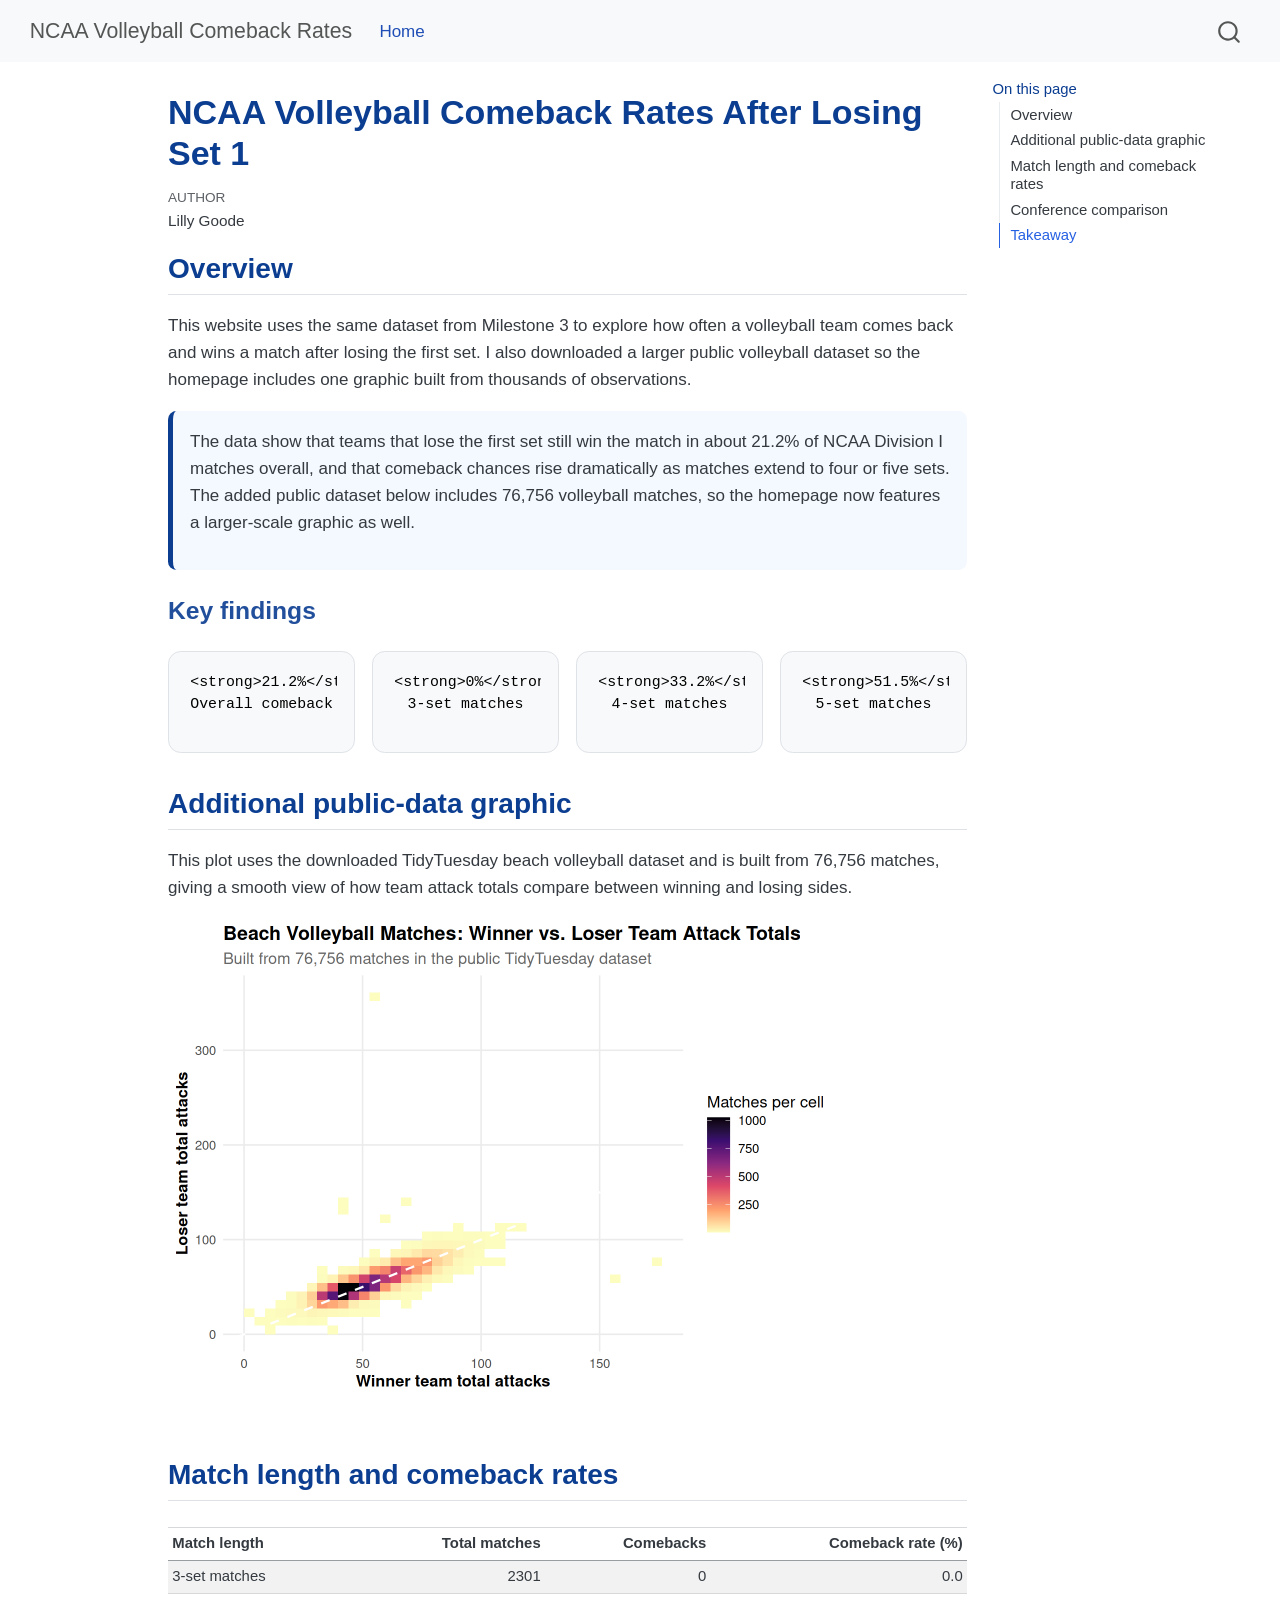
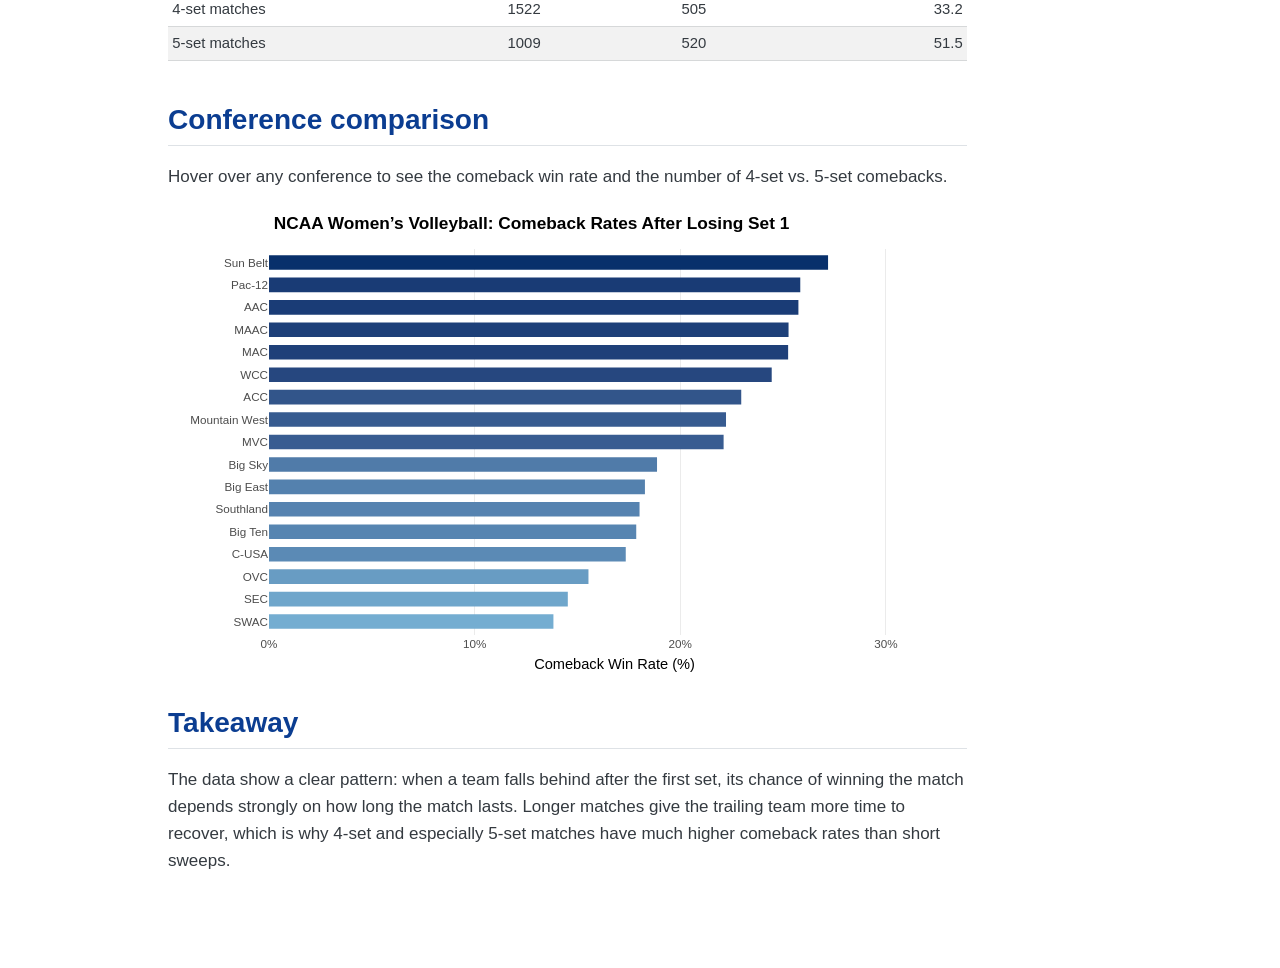
==== index.html @ cd8d4a80 "Publish website to gh-pages" ====
<!DOCTYPE html>
<html xmlns="http://www.w3.org/1999/xhtml" lang="en" xml:lang="en"><head>

<meta charset="utf-8">
<meta name="generator" content="quarto-1.10.18">

<meta name="viewport" content="width=device-width, initial-scale=1.0, user-scalable=yes">

<meta name="author" content="Lilly Goode">

<title>NCAA Volleyball Comeback Rates After Losing Set 1 – NCAA Volleyball Comeback Rates</title>
<style>
/* Default styles provided by pandoc.
** See https://pandoc.org/MANUAL.html#variables-for-html for config info.
*/
span.smallcaps{font-variant: small-caps;}
div.columns{display: flex; gap: 1.5em;}
div.column{flex: auto;}
@media screen {
div.columns{gap: min(4vw, 1.5em);}
div.column{overflow-x: auto;}
}
div.hanging-indent{margin-left: 1.5em; text-indent: -1.5em;}
ul.task-list{list-style: none;}
ul.task-list li input[type="checkbox"] {
  width: 0.8em;
  margin: 0 0.8em 0.2em -1em; /* quarto-specific, see https://github.com/quarto-dev/quarto-cli/issues/4556 */ 
  vertical-align: middle;
}
</style>


<script src="site_libs/quarto-nav/quarto-nav.js"></script>
<script src="site_libs/quarto-nav/headroom.min.js"></script>
<script src="site_libs/clipboard/clipboard.min.js"></script>
<script src="site_libs/quarto-search/autocomplete.umd.js"></script>
<script src="site_libs/quarto-search/fuse.min.js"></script>
<script src="site_libs/quarto-search/quarto-search.js"></script>
<meta name="quarto:offset" content="./">
<script src="site_libs/quarto-html/quarto.js" type="module"></script>
<script src="site_libs/quarto-html/tabsets/tabsets.js" type="module"></script>
<script src="site_libs/quarto-html/popper.min.js"></script>
<script src="site_libs/quarto-html/tippy.umd.min.js"></script>
<script src="site_libs/quarto-html/anchor.min.js"></script>
<link href="site_libs/quarto-html/tippy.css" rel="stylesheet">
<link href="site_libs/quarto-html/quarto-syntax-highlighting-64a204ab8560d761af7679ceaba22944.css" rel="stylesheet" id="quarto-text-highlighting-styles">
<script src="site_libs/bootstrap/bootstrap.min.js"></script>
<link href="site_libs/bootstrap/bootstrap-icons.css" rel="stylesheet">
<link href="site_libs/bootstrap/bootstrap-5453c8eb392fbb9e83e403fa6f01b86a.min.css" rel="stylesheet" append-hash="true" id="quarto-bootstrap" data-mode="light">
<script id="quarto-search-options" type="application/json">{
  "location": "navbar",
  "copy-button": false,
  "collapse-after": 3,
  "panel-placement": "end",
  "type": "overlay",
  "limit": 50,
  "keyboard-shortcut": [
    "f",
    "/",
    "s"
  ],
  "show-item-context": false,
  "language": {
    "search-no-results-text": "No results",
    "search-matching-documents-text": "matching documents",
    "search-copy-link-title": "Copy link to search",
    "search-hide-matches-text": "Hide additional matches",
    "search-more-match-text": "more match in this document",
    "search-more-matches-text": "more matches in this document",
    "search-clear-button-title": "Clear",
    "search-text-placeholder": "",
    "search-detached-cancel-button-title": "Cancel",
    "search-submit-button-title": "Submit",
    "search-label": "Search"
  }
}</script>
<link href="site_libs/htmltools-fill-0.5.9/fill.css" rel="stylesheet">
<script src="site_libs/htmlwidgets-1.6.4/htmlwidgets.js"></script>
<script src="site_libs/plotly-binding-4.12.1/plotly.js"></script>
<script src="site_libs/typedarray-0.1/typedarray.min.js"></script>
<script src="site_libs/jquery-3.5.1/jquery.min.js"></script>
<link href="site_libs/crosstalk-1.2.2/css/crosstalk.min.css" rel="stylesheet">
<script src="site_libs/crosstalk-1.2.2/js/crosstalk.min.js"></script>
<link href="site_libs/plotly-htmlwidgets-css-2.25.2/plotly-htmlwidgets.css" rel="stylesheet">
<script src="site_libs/plotly-main-2.25.2/plotly-latest.min.js"></script>


<link rel="stylesheet" href="styles.css">
</head>

<body class="nav-fixed quarto-light">

<div id="quarto-search-results"></div>
  <header id="quarto-header" class="headroom fixed-top">
    <nav class="navbar navbar-expand-lg " data-bs-theme="dark">
      <div class="navbar-container container-fluid">
      <div class="navbar-brand-container mx-auto">
    <a class="navbar-brand" href="./index.html">
    <span class="navbar-title">NCAA Volleyball Comeback Rates</span>
    </a>
  </div>
            <div id="quarto-search" class="" title="Search"></div>
          <button class="navbar-toggler" type="button" data-bs-toggle="collapse" data-bs-target="#navbarCollapse" aria-controls="navbarCollapse" role="menu" aria-expanded="false" aria-label="Toggle navigation" onclick="if (window.quartoToggleHeadroom) { window.quartoToggleHeadroom(); }">
  <span class="navbar-toggler-icon"></span>
</button>
          <div class="collapse navbar-collapse" id="navbarCollapse">
            <ul class="navbar-nav navbar-nav-scroll me-auto">
  <li class="nav-item">
    <a class="nav-link active" href="./index.html" aria-current="page"> 
<span class="menu-text">Home</span></a>
  </li>  
</ul>
          </div> <!-- /navcollapse -->
            <div class="quarto-navbar-tools">
</div>
      </div> <!-- /container-fluid -->
    </nav>
</header>
<!-- content -->
<div id="quarto-content" class="quarto-container page-columns page-rows-contents page-layout-article page-navbar">
<!-- sidebar -->
<!-- margin-sidebar -->
    <div id="quarto-margin-sidebar" class="sidebar margin-sidebar">
        <nav id="TOC" role="doc-toc" class="toc-active">
    <h2 id="toc-title">On this page</h2>
   
  <ul>
  <li><a href="#overview" id="toc-overview" class="nav-link active" data-scroll-target="#overview">Overview</a>
  <ul class="collapse">
  <li><a href="#key-findings" id="toc-key-findings" class="nav-link" data-scroll-target="#key-findings">Key findings</a></li>
  </ul></li>
  <li><a href="#additional-public-data-graphic" id="toc-additional-public-data-graphic" class="nav-link" data-scroll-target="#additional-public-data-graphic">Additional public-data graphic</a></li>
  <li><a href="#match-length-and-comeback-rates" id="toc-match-length-and-comeback-rates" class="nav-link" data-scroll-target="#match-length-and-comeback-rates">Match length and comeback rates</a></li>
  <li><a href="#conference-comparison" id="toc-conference-comparison" class="nav-link" data-scroll-target="#conference-comparison">Conference comparison</a></li>
  <li><a href="#takeaway" id="toc-takeaway" class="nav-link" data-scroll-target="#takeaway">Takeaway</a></li>
  </ul>
</nav>
    </div>
<!-- main -->
<main class="content" id="quarto-document-content">

<header id="title-block-header" class="quarto-title-block default">
<div class="quarto-title">
<h1 class="title">NCAA Volleyball Comeback Rates After Losing Set 1</h1>
</div>



<div class="quarto-title-meta">

    <div>
    <div class="quarto-title-meta-heading">Author</div>
    <div class="quarto-title-meta-contents">
             <p>Lilly Goode </p>
          </div>
  </div>
    
  
    
  </div>
  


</header>


<section id="overview" class="level2">
<h2 class="anchored" data-anchor-id="overview">Overview</h2>
<p>This website uses the same dataset from Milestone 3 to explore how often a volleyball team comes back and wins a match after losing the first set. I also downloaded a larger public volleyball dataset so the homepage includes one graphic built from thousands of observations.</p>
<div class="summary-box">
<p>The data show that teams that lose the first set still win the match in about 21.2% of NCAA Division I matches overall, and that comeback chances rise dramatically as matches extend to four or five sets. The added public dataset below includes 76,756 volleyball matches, so the homepage now features a larger-scale graphic as well.</p>
</div>
<section id="key-findings" class="level3">
<h3 class="anchored" data-anchor-id="key-findings">Key findings</h3>
<div class="card-grid">
<div class="card">
<pre><code>&lt;strong&gt;21.2%&lt;/strong&gt;
Overall comeback rate after losing set 1</code></pre>
</div>
<div class="card">
<pre><code>&lt;strong&gt;0%&lt;/strong&gt;
3-set matches</code></pre>
</div>
<div class="card">
<pre><code>&lt;strong&gt;33.2%&lt;/strong&gt;
4-set matches</code></pre>
</div>
<div class="card">
<pre><code>&lt;strong&gt;51.5%&lt;/strong&gt;
5-set matches</code></pre>
</div>
</div>
</section>
</section>
<section id="additional-public-data-graphic" class="level2">
<h2 class="anchored" data-anchor-id="additional-public-data-graphic">Additional public-data graphic</h2>
<p>This plot uses the downloaded TidyTuesday beach volleyball dataset and is built from 76,756 matches, giving a smooth view of how team attack totals compare between winning and losing sides.</p>
<div class="cell">
<div class="cell-output-display">
<div>
<figure class="figure">
<p><img src="index_files/figure-html/unnamed-chunk-3-1.png" class="img-fluid figure-img" width="672"></p>
</figure>
</div>
</div>
</div>
</section>
<section id="match-length-and-comeback-rates" class="level2">
<h2 class="anchored" data-anchor-id="match-length-and-comeback-rates">Match length and comeback rates</h2>
<div class="cell">
<div class="cell-output-display">
<table class="caption-top table table-sm table-striped small">
<thead>
<tr class="header">
<th style="text-align: left;">Match length</th>
<th style="text-align: right;">Total matches</th>
<th style="text-align: right;">Comebacks</th>
<th style="text-align: right;">Comeback rate (%)</th>
</tr>
</thead>
<tbody>
<tr class="odd">
<td style="text-align: left;">3-set matches</td>
<td style="text-align: right;">2301</td>
<td style="text-align: right;">0</td>
<td style="text-align: right;">0.0</td>
</tr>
<tr class="even">
<td style="text-align: left;">4-set matches</td>
<td style="text-align: right;">1522</td>
<td style="text-align: right;">505</td>
<td style="text-align: right;">33.2</td>
</tr>
<tr class="odd">
<td style="text-align: left;">5-set matches</td>
<td style="text-align: right;">1009</td>
<td style="text-align: right;">520</td>
<td style="text-align: right;">51.5</td>
</tr>
</tbody>
</table>
</div>
</div>
</section>
<section id="conference-comparison" class="level2">
<h2 class="anchored" data-anchor-id="conference-comparison">Conference comparison</h2>
<p>Hover over any conference to see the comeback win rate and the number of 4-set vs.&nbsp;5-set comebacks.</p>
<div class="cell">
<div class="cell-output-display">
<div class="plotly html-widget html-fill-item" id="htmlwidget-a7f364bd9025caad2744" style="width:100%;height:464px;"></div>
<script type="application/json" data-for="htmlwidget-a7f364bd9025caad2744">{"x":{"data":[{"orientation":"v","width":13.829787234042554,"base":0.67500000000000004,"x":[6.9148936170212769],"y":[0.64999999999999991],"text":"<b>SWAC Conference<\/b><br>Comeback Win Rate: <b>13.8%<\/b><br>Total Comebacks: 13 of 94 matches<br>• 4-Set Comebacks (3-1): 9<br>• 5-Set Comebacks (3-2): 4","type":"bar","textposition":"none","marker":{"autocolorscale":false,"color":"rgba(116,173,209,1)","line":{"width":1.8897637795275593,"color":"transparent"}},"showlegend":false,"xaxis":"x","yaxis":"y","hoverinfo":"text","frame":null},{"orientation":"v","width":14.529914529914532,"base":1.675,"x":[7.2649572649572658],"y":[0.65000000000000013],"text":"<b>SEC Conference<\/b><br>Comeback Win Rate: <b>14.5%<\/b><br>Total Comebacks: 17 of 117 matches<br>• 4-Set Comebacks (3-1): 7<br>• 5-Set Comebacks (3-2): 10","type":"bar","textposition":"none","marker":{"autocolorscale":false,"color":"rgba(111,166,203,1)","line":{"width":1.8897637795275593,"color":"transparent"}},"showlegend":false,"xaxis":"x","yaxis":"y","hoverinfo":"text","frame":null},{"orientation":"v","width":15.53398058252427,"base":2.6749999999999998,"x":[7.7669902912621351],"y":[0.65000000000000036],"text":"<b>OVC Conference<\/b><br>Comeback Win Rate: <b>15.5%<\/b><br>Total Comebacks: 16 of 103 matches<br>• 4-Set Comebacks (3-1): 8<br>• 5-Set Comebacks (3-2): 8","type":"bar","textposition":"none","marker":{"autocolorscale":false,"color":"rgba(104,156,195,1)","line":{"width":1.8897637795275593,"color":"transparent"}},"showlegend":false,"xaxis":"x","yaxis":"y","hoverinfo":"text","frame":null},{"orientation":"v","width":17.346938775510203,"base":3.6749999999999998,"x":[8.6734693877551017],"y":[0.65000000000000036],"text":"<b>C-USA Conference<\/b><br>Comeback Win Rate: <b>17.3%<\/b><br>Total Comebacks: 17 of 98 matches<br>• 4-Set Comebacks (3-1): 14<br>• 5-Set Comebacks (3-2): 3","type":"bar","textposition":"none","marker":{"autocolorscale":false,"color":"rgba(91,138,181,1)","line":{"width":1.8897637795275593,"color":"transparent"}},"showlegend":false,"xaxis":"x","yaxis":"y","hoverinfo":"text","frame":null},{"orientation":"v","width":17.857142857142858,"base":4.6749999999999998,"x":[8.9285714285714288],"y":[0.65000000000000036],"text":"<b>Big Ten Conference<\/b><br>Comeback Win Rate: <b>17.9%<\/b><br>Total Comebacks: 25 of 140 matches<br>• 4-Set Comebacks (3-1): 14<br>• 5-Set Comebacks (3-2): 11","type":"bar","textposition":"none","marker":{"autocolorscale":false,"color":"rgba(87,133,177,1)","line":{"width":1.8897637795275593,"color":"transparent"}},"showlegend":false,"xaxis":"x","yaxis":"y","hoverinfo":"text","frame":null},{"orientation":"v","width":18.018018018018019,"base":5.6749999999999998,"x":[9.0090090090090094],"y":[0.65000000000000036],"text":"<b>Southland Conference<\/b><br>Comeback Win Rate: <b>18%<\/b><br>Total Comebacks: 20 of 111 matches<br>• 4-Set Comebacks (3-1): 14<br>• 5-Set Comebacks (3-2): 6","type":"bar","textposition":"none","marker":{"autocolorscale":false,"color":"rgba(86,131,176,1)","line":{"width":1.8897637795275593,"color":"transparent"}},"showlegend":false,"xaxis":"x","yaxis":"y","hoverinfo":"text","frame":null},{"orientation":"v","width":18.27956989247312,"base":6.6749999999999998,"x":[9.1397849462365599],"y":[0.65000000000000036],"text":"<b>Big East Conference<\/b><br>Comeback Win Rate: <b>18.3%<\/b><br>Total Comebacks: 17 of 93 matches<br>• 4-Set Comebacks (3-1): 6<br>• 5-Set Comebacks (3-2): 11","type":"bar","textposition":"none","marker":{"autocolorscale":false,"color":"rgba(84,129,174,1)","line":{"width":1.8897637795275593,"color":"transparent"}},"showlegend":false,"xaxis":"x","yaxis":"y","hoverinfo":"text","frame":null},{"orientation":"v","width":18.867924528301888,"base":7.6749999999999998,"x":[9.433962264150944],"y":[0.64999999999999947],"text":"<b>Big Sky Conference<\/b><br>Comeback Win Rate: <b>18.9%<\/b><br>Total Comebacks: 20 of 106 matches<br>• 4-Set Comebacks (3-1): 8<br>• 5-Set Comebacks (3-2): 12","type":"bar","textposition":"none","marker":{"autocolorscale":false,"color":"rgba(80,123,169,1)","line":{"width":1.8897637795275593,"color":"transparent"}},"showlegend":false,"xaxis":"x","yaxis":"y","hoverinfo":"text","frame":null},{"orientation":"v","width":22.105263157894736,"base":8.6750000000000007,"x":[11.052631578947368],"y":[0.64999999999999858],"text":"<b>MVC Conference<\/b><br>Comeback Win Rate: <b>22.1%<\/b><br>Total Comebacks: 21 of 95 matches<br>• 4-Set Comebacks (3-1): 9<br>• 5-Set Comebacks (3-2): 12","type":"bar","textposition":"none","marker":{"autocolorscale":false,"color":"rgba(56,92,145,1)","line":{"width":1.8897637795275593,"color":"transparent"}},"showlegend":false,"xaxis":"x","yaxis":"y","hoverinfo":"text","frame":null},{"orientation":"v","width":22.222222222222221,"base":9.6750000000000007,"x":[11.111111111111111],"y":[0.64999999999999858],"text":"<b>Mountain West Conference<\/b><br>Comeback Win Rate: <b>22.2%<\/b><br>Total Comebacks: 22 of 99 matches<br>• 4-Set Comebacks (3-1): 8<br>• 5-Set Comebacks (3-2): 14","type":"bar","textposition":"none","marker":{"autocolorscale":false,"color":"rgba(55,91,144,1)","line":{"width":1.8897637795275593,"color":"transparent"}},"showlegend":false,"xaxis":"x","yaxis":"y","hoverinfo":"text","frame":null},{"orientation":"v","width":22.962962962962962,"base":10.675000000000001,"x":[11.481481481481481],"y":[0.64999999999999858],"text":"<b>ACC Conference<\/b><br>Comeback Win Rate: <b>23%<\/b><br>Total Comebacks: 31 of 135 matches<br>• 4-Set Comebacks (3-1): 15<br>• 5-Set Comebacks (3-2): 16","type":"bar","textposition":"none","marker":{"autocolorscale":false,"color":"rgba(50,85,138,1)","line":{"width":1.8897637795275593,"color":"transparent"}},"showlegend":false,"xaxis":"x","yaxis":"y","hoverinfo":"text","frame":null},{"orientation":"v","width":24.444444444444443,"base":11.675000000000001,"x":[12.222222222222221],"y":[0.64999999999999858],"text":"<b>WCC Conference<\/b><br>Comeback Win Rate: <b>24.4%<\/b><br>Total Comebacks: 22 of 90 matches<br>• 4-Set Comebacks (3-1): 14<br>• 5-Set Comebacks (3-2): 8","type":"bar","textposition":"none","marker":{"autocolorscale":false,"color":"rgba(38,71,127,1)","line":{"width":1.8897637795275593,"color":"transparent"}},"showlegend":false,"xaxis":"x","yaxis":"y","hoverinfo":"text","frame":null},{"orientation":"v","width":25.242718446601941,"base":12.675000000000001,"x":[12.621359223300971],"y":[0.64999999999999858],"text":"<b>MAC Conference<\/b><br>Comeback Win Rate: <b>25.2%<\/b><br>Total Comebacks: 26 of 103 matches<br>• 4-Set Comebacks (3-1): 12<br>• 5-Set Comebacks (3-2): 14","type":"bar","textposition":"none","marker":{"autocolorscale":false,"color":"rgba(31,64,121,1)","line":{"width":1.8897637795275593,"color":"transparent"}},"showlegend":false,"xaxis":"x","yaxis":"y","hoverinfo":"text","frame":null},{"orientation":"v","width":25.263157894736842,"base":13.675000000000001,"x":[12.631578947368421],"y":[0.64999999999999858],"text":"<b>MAAC Conference<\/b><br>Comeback Win Rate: <b>25.3%<\/b><br>Total Comebacks: 24 of 95 matches<br>• 4-Set Comebacks (3-1): 12<br>• 5-Set Comebacks (3-2): 12","type":"bar","textposition":"none","marker":{"autocolorscale":false,"color":"rgba(30,64,121,1)","line":{"width":1.8897637795275593,"color":"transparent"}},"showlegend":false,"xaxis":"x","yaxis":"y","hoverinfo":"text","frame":null},{"orientation":"v","width":25.742574257425744,"base":14.675000000000001,"x":[12.871287128712872],"y":[0.64999999999999858],"text":"<b>AAC Conference<\/b><br>Comeback Win Rate: <b>25.7%<\/b><br>Total Comebacks: 26 of 101 matches<br>• 4-Set Comebacks (3-1): 8<br>• 5-Set Comebacks (3-2): 18","type":"bar","textposition":"none","marker":{"autocolorscale":false,"color":"rgba(26,60,118,1)","line":{"width":1.8897637795275593,"color":"transparent"}},"showlegend":false,"xaxis":"x","yaxis":"y","hoverinfo":"text","frame":null},{"orientation":"v","width":25.833333333333336,"base":15.675000000000001,"x":[12.916666666666668],"y":[0.64999999999999858],"text":"<b>Pac-12 Conference<\/b><br>Comeback Win Rate: <b>25.8%<\/b><br>Total Comebacks: 31 of 120 matches<br>• 4-Set Comebacks (3-1): 15<br>• 5-Set Comebacks (3-2): 16","type":"bar","textposition":"none","marker":{"autocolorscale":false,"color":"rgba(25,59,117,1)","line":{"width":1.8897637795275593,"color":"transparent"}},"showlegend":false,"xaxis":"x","yaxis":"y","hoverinfo":"text","frame":null},{"orientation":"v","width":27.184466019417474,"base":16.675000000000001,"x":[13.592233009708737],"y":[0.64999999999999858],"text":"<b>Sun Belt Conference<\/b><br>Comeback Win Rate: <b>27.2%<\/b><br>Total Comebacks: 28 of 103 matches<br>• 4-Set Comebacks (3-1): 14<br>• 5-Set Comebacks (3-2): 14","type":"bar","textposition":"none","marker":{"autocolorscale":false,"color":"rgba(8,48,107,1)","line":{"width":1.8897637795275593,"color":"transparent"}},"showlegend":false,"xaxis":"x","yaxis":"y","hoverinfo":"text","frame":null}],"layout":{"margin":{"t":40.574512245745126,"r":7.3059360730593621,"b":37.260273972602747,"l":86.940639269406418},"paper_bgcolor":"rgba(255,255,255,1)","font":{"color":"rgba(0,0,0,1)","family":"","size":14.611872146118724},"title":{"text":"<b> NCAA Women’s Volleyball: Comeback Rates After Losing Set 1 <\/b>","font":{"color":"rgba(0,0,0,1)","family":"","size":17.268576172685762},"x":0,"xref":"paper"},"xaxis":{"domain":[0,1],"automargin":true,"type":"linear","autorange":false,"range":[0,33.600000000000001],"tickmode":"array","ticktext":["0%","10%","20%","30%"],"tickvals":[0,10,20,30],"categoryorder":"array","categoryarray":["0%","10%","20%","30%"],"nticks":null,"ticks":"","tickcolor":null,"ticklen":3.6529680365296811,"tickwidth":0,"showticklabels":true,"tickfont":{"color":"rgba(77,77,77,1)","family":"","size":11.68949771689498},"tickangle":-0,"showline":false,"linecolor":null,"linewidth":0,"showgrid":true,"gridcolor":"rgba(235,235,235,1)","gridwidth":0.66417600664176002,"zeroline":false,"anchor":"y","title":{"text":"Comeback Win Rate (%)","font":{"color":"rgba(0,0,0,1)","family":"","size":14.611872146118724}},"hoverformat":".2f"},"yaxis":{"domain":[0,1],"automargin":true,"type":"linear","autorange":false,"range":[0.40000000000000002,17.600000000000001],"tickmode":"array","ticktext":["SWAC","SEC","OVC","C-USA","Big Ten","Southland","Big East","Big Sky","MVC","Mountain West","ACC","WCC","MAC","MAAC","AAC","Pac-12","Sun Belt"],"tickvals":[1,2,3,4,5,6,7,8,9,10,11,12,13,14,15,16,17],"categoryorder":"array","categoryarray":["SWAC","SEC","OVC","C-USA","Big Ten","Southland","Big East","Big Sky","MVC","Mountain West","ACC","WCC","MAC","MAAC","AAC","Pac-12","Sun Belt"],"nticks":null,"ticks":"","tickcolor":null,"ticklen":3.6529680365296811,"tickwidth":0,"showticklabels":true,"tickfont":{"color":"rgba(77,77,77,1)","family":"","size":11.68949771689498},"tickangle":-0,"showline":false,"linecolor":null,"linewidth":0,"showgrid":false,"gridcolor":null,"gridwidth":0,"zeroline":false,"anchor":"x","title":{"text":"","font":{"color":"rgba(0,0,0,1)","family":"","size":14.611872146118724}},"hoverformat":".2f"},"shapes":[],"showlegend":false,"legend":{"bgcolor":null,"bordercolor":null,"borderwidth":0,"font":{"color":"rgba(0,0,0,1)","family":"","size":11.68949771689498},"title":{"text":"","font":{"color":"rgba(0,0,0,1)","family":"","size":14.611872146118724}}},"hovermode":"closest","barmode":"relative"},"config":{"doubleClick":"reset","modeBarButtonsToAdd":["hoverclosest","hovercompare"],"showSendToCloud":false,"displayModeBar":false},"source":"A","attrs":{"1bd351fd285e":{"x":{},"y":{},"fill":{},"text":{},"type":"bar"}},"cur_data":"1bd351fd285e","visdat":{"1bd351fd285e":["function (y) ","x"]},"highlight":{"on":"plotly_click","persistent":false,"dynamic":false,"selectize":false,"opacityDim":0.20000000000000001,"selected":{"opacity":1},"debounce":0},"shinyEvents":["plotly_hover","plotly_click","plotly_selected","plotly_relayout","plotly_brushed","plotly_brushing","plotly_clickannotation","plotly_doubleclick","plotly_deselect","plotly_afterplot","plotly_sunburstclick"],"base_url":"https://plot.ly"},"evals":[],"jsHooks":[]}</script>
</div>
</div>
</section>
<section id="takeaway" class="level2">
<h2 class="anchored" data-anchor-id="takeaway">Takeaway</h2>
<p>The data show a clear pattern: when a team falls behind after the first set, its chance of winning the match depends strongly on how long the match lasts. Longer matches give the trailing team more time to recover, which is why 4-set and especially 5-set matches have much higher comeback rates than short sweeps.</p>


</section>

</main> <!-- /main -->
<script id="quarto-html-after-body" type="application/javascript">
  window.document.addEventListener("DOMContentLoaded", function (event) {
    const icon = "";
    const anchorJS = new window.AnchorJS();
    anchorJS.options = {
      placement: 'right',
      icon: icon
    };
    anchorJS.add('.anchored');
    const isCodeAnnotation = (el) => {
      for (const clz of el.classList) {
        if (clz.startsWith('code-annotation-')) {                     
          return true;
        }
      }
      return false;
    }
    const onCopySuccess = function(e) {
      // button target
      const button = e.trigger;
      // don't keep focus
      button.blur();
      // flash "checked"
      button.classList.add('code-copy-button-checked');
      var currentTitle = button.getAttribute("title");
      button.setAttribute("title", "Copied!");
      let tooltip;
      if (window.bootstrap) {
        button.setAttribute("data-bs-toggle", "tooltip");
        button.setAttribute("data-bs-placement", "left");
        button.setAttribute("data-bs-title", "Copied!");
        tooltip = new bootstrap.Tooltip(button, 
          { trigger: "manual", 
            customClass: "code-copy-button-tooltip",
            offset: [0, -8]});
        tooltip.show();    
      }
      setTimeout(function() {
        if (tooltip) {
          tooltip.hide();
          button.removeAttribute("data-bs-title");
          button.removeAttribute("data-bs-toggle");
          button.removeAttribute("data-bs-placement");
        }
        button.setAttribute("title", currentTitle);
        button.classList.remove('code-copy-button-checked');
      }, 1000);
      // clear code selection
      e.clearSelection();
    }
    const getTextToCopy = function(trigger) {
      const outerScaffold = trigger.parentElement.cloneNode(true);
      const codeEl = outerScaffold.querySelector('code');
      for (const childEl of codeEl.children) {
        if (isCodeAnnotation(childEl)) {
          childEl.remove();
        }
      }
      return codeEl.innerText;
    }
    const clipboard = new window.ClipboardJS('.code-copy-button:not([data-in-quarto-modal])', {
      text: getTextToCopy
    });
    clipboard.on('success', onCopySuccess);
    if (window.document.getElementById('quarto-embedded-source-code-modal')) {
      const clipboardModal = new window.ClipboardJS('.code-copy-button[data-in-quarto-modal]', {
        text: getTextToCopy,
        container: window.document.getElementById('quarto-embedded-source-code-modal')
      });
      clipboardModal.on('success', onCopySuccess);
    }
      var localhostRegex = new RegExp(/^(?:http|https):\/\/localhost\:?[0-9]*\//);
      var mailtoRegex = new RegExp(/^mailto:/);
        var filterRegex = new RegExp('/' + window.location.host + '/');
      var isInternal = (href) => {
          return filterRegex.test(href) || localhostRegex.test(href) || mailtoRegex.test(href);
      }
      // Inspect non-navigation links and adorn them if external
     var links = window.document.querySelectorAll('a[href]:not(.nav-link):not(.navbar-brand):not(.toc-action):not(.sidebar-link):not(.sidebar-item-toggle):not(.pagination-link):not(.no-external):not([aria-hidden]):not(.dropdown-item):not(.quarto-navigation-tool):not(.about-link)');
      for (var i=0; i<links.length; i++) {
        const link = links[i];
        if (!isInternal(link.href)) {
          // undo the damage that might have been done by quarto-nav.js in the case of
          // links that we want to consider external
          if (link.dataset.originalHref !== undefined) {
            link.href = link.dataset.originalHref;
          }
        }
      }
    function tippyHover(el, contentFn, onTriggerFn, onUntriggerFn) {
      const config = {
        allowHTML: true,
        maxWidth: 500,
        delay: 100,
        arrow: false,
        appendTo: function(el) {
            return el.parentElement;
        },
        interactive: true,
        interactiveBorder: 10,
        theme: 'quarto',
        placement: 'bottom-start',
      };
      if (contentFn) {
        config.content = contentFn;
      }
      if (onTriggerFn) {
        config.onTrigger = onTriggerFn;
      }
      if (onUntriggerFn) {
        config.onUntrigger = onUntriggerFn;
      }
      window.tippy(el, config); 
    }
    const noterefs = window.document.querySelectorAll('a[role="doc-noteref"]');
    for (var i=0; i<noterefs.length; i++) {
      const ref = noterefs[i];
      tippyHover(ref, function() {
        // use id or data attribute instead here
        let href = ref.getAttribute('data-footnote-href') || ref.getAttribute('href');
        try { href = new URL(href).hash; } catch {}
        const id = href.replace(/^#\/?/, "");
        const note = window.document.getElementById(id);
        if (note) {
          return note.innerHTML;
        } else {
          return "";
        }
      });
    }
    const xrefs = window.document.querySelectorAll('a.quarto-xref');
    const processXRef = (id, note) => {
      // Strip column container classes
      const stripColumnClz = (el) => {
        el.classList.remove("page-full", "page-columns");
        if (el.children) {
          for (const child of el.children) {
            stripColumnClz(child);
          }
        }
      }
      stripColumnClz(note)
      if (id === null || id.startsWith('sec-')) {
        // Special case sections, only their first couple elements
        const container = document.createElement("div");
        if (note.children && note.children.length > 2) {
          container.appendChild(note.children[0].cloneNode(true));
          for (let i = 1; i < note.children.length; i++) {
            const child = note.children[i];
            if (child.tagName === "P" && child.innerText === "") {
              continue;
            } else {
              container.appendChild(child.cloneNode(true));
              break;
            }
          }
          if (window.Quarto?.typesetMath) {
            window.Quarto.typesetMath(container);
          }
          return container.innerHTML
        } else {
          if (window.Quarto?.typesetMath) {
            window.Quarto.typesetMath(note);
          }
          return note.innerHTML;
        }
      } else {
        // Remove any anchor links if they are present
        const anchorLink = note.querySelector('a.anchorjs-link');
        if (anchorLink) {
          anchorLink.remove();
        }
        if (window.Quarto?.typesetMath) {
          window.Quarto.typesetMath(note);
        }
        if (note.classList.contains("callout")) {
          return note.outerHTML;
        } else {
          return note.innerHTML;
        }
      }
    }
    for (var i=0; i<xrefs.length; i++) {
      const xref = xrefs[i];
      tippyHover(xref, undefined, function(instance) {
        instance.disable();
        let url = xref.getAttribute('href');
        let hash = undefined; 
        if (url.startsWith('#')) {
          hash = url;
        } else {
          try { hash = new URL(url).hash; } catch {}
        }
        if (hash) {
          const id = hash.replace(/^#\/?/, "");
          const note = window.document.getElementById(id);
          if (note !== null) {
            try {
              const html = processXRef(id, note.cloneNode(true));
              instance.setContent(html);
            } finally {
              instance.enable();
              instance.show();
            }
          } else {
            // See if we can fetch this
            fetch(url.split('#')[0])
            .then(res => res.text())
            .then(html => {
              const parser = new DOMParser();
              const htmlDoc = parser.parseFromString(html, "text/html");
              const note = htmlDoc.getElementById(id);
              if (note !== null) {
                const html = processXRef(id, note);
                instance.setContent(html);
              } 
            }).finally(() => {
              instance.enable();
              instance.show();
            });
          }
        } else {
          // See if we can fetch a full url (with no hash to target)
          // This is a special case and we should probably do some content thinning / targeting
          fetch(url)
          .then(res => res.text())
          .then(html => {
            const parser = new DOMParser();
            const htmlDoc = parser.parseFromString(html, "text/html");
            const note = htmlDoc.querySelector('main.content');
            if (note !== null) {
              // This should only happen for chapter cross references
              // (since there is no id in the URL)
              // remove the first header
              if (note.children.length > 0 && note.children[0].tagName === "HEADER") {
                note.children[0].remove();
              }
              const html = processXRef(null, note);
              instance.setContent(html);
            } 
          }).finally(() => {
            instance.enable();
            instance.show();
          });
        }
      }, function(instance) {
      });
    }
        let selectedAnnoteEl;
        const selectorForAnnotation = ( cell, annotation) => {
          let cellAttr = 'data-code-cell="' + cell + '"';
          let lineAttr = 'data-code-annotation="' +  annotation + '"';
          const selector = 'span[' + cellAttr + '][' + lineAttr + ']';
          return selector;
        }
        const selectCodeLines = (annoteEl) => {
          const doc = window.document;
          const targetCell = annoteEl.getAttribute("data-target-cell");
          const targetAnnotation = annoteEl.getAttribute("data-target-annotation");
          const annoteSpan = window.document.querySelector(selectorForAnnotation(targetCell, targetAnnotation));
          const lines = annoteSpan.getAttribute("data-code-lines").split(",");
          const lineIds = lines.map((line) => {
            return targetCell + "-" + line;
          })
          let top = null;
          let height = null;
          let parent = null;
          if (lineIds.length > 0) {
              //compute the position of the single el (top and bottom and make a div)
              const el = window.document.getElementById(lineIds[0]);
              top = el.offsetTop;
              height = el.offsetHeight;
              parent = el.parentElement.parentElement;
            if (lineIds.length > 1) {
              const lastEl = window.document.getElementById(lineIds[lineIds.length - 1]);
              const bottom = lastEl.offsetTop + lastEl.offsetHeight;
              height = bottom - top;
            }
            if (top !== null && height !== null && parent !== null) {
              // cook up a div (if necessary) and position it 
              let div = window.document.getElementById("code-annotation-line-highlight");
              if (div === null) {
                div = window.document.createElement("div");
                div.setAttribute("id", "code-annotation-line-highlight");
                div.style.position = 'absolute';
                parent.appendChild(div);
              }
              div.style.top = top - 2 + "px";
              div.style.height = height + 4 + "px";
              div.style.left = 0;
              let gutterDiv = window.document.getElementById("code-annotation-line-highlight-gutter");
              if (gutterDiv === null) {
                gutterDiv = window.document.createElement("div");
                gutterDiv.setAttribute("id", "code-annotation-line-highlight-gutter");
                gutterDiv.style.position = 'absolute';
                const codeCell = window.document.getElementById(targetCell);
                const gutter = codeCell.querySelector('.code-annotation-gutter');
                gutter.appendChild(gutterDiv);
              }
              gutterDiv.style.top = top - 2 + "px";
              gutterDiv.style.height = height + 4 + "px";
            }
            selectedAnnoteEl = annoteEl;
          }
        };
        const unselectCodeLines = () => {
          const elementsIds = ["code-annotation-line-highlight", "code-annotation-line-highlight-gutter"];
          elementsIds.forEach((elId) => {
            const div = window.document.getElementById(elId);
            if (div) {
              div.remove();
            }
          });
          selectedAnnoteEl = undefined;
        };
          // Handle positioning of the toggle
      window.addEventListener(
        "resize",
        throttle(() => {
          elRect = undefined;
          if (selectedAnnoteEl) {
            selectCodeLines(selectedAnnoteEl);
          }
        }, 10)
      );
      function throttle(fn, ms) {
      let throttle = false;
      let timer;
        return (...args) => {
          if(!throttle) { // first call gets through
              fn.apply(this, args);
              throttle = true;
          } else { // all the others get throttled
              if(timer) clearTimeout(timer); // cancel #2
              timer = setTimeout(() => {
                fn.apply(this, args);
                timer = throttle = false;
              }, ms);
          }
        };
      }
        // Attach click handler to the DT
        const annoteDls = window.document.querySelectorAll('dt[data-target-cell]');
        for (const annoteDlNode of annoteDls) {
          annoteDlNode.addEventListener('click', (event) => {
            const clickedEl = event.target;
            if (clickedEl !== selectedAnnoteEl) {
              unselectCodeLines();
              const activeEl = window.document.querySelector('dt[data-target-cell].code-annotation-active');
              if (activeEl) {
                activeEl.classList.remove('code-annotation-active');
              }
              selectCodeLines(clickedEl);
              clickedEl.classList.add('code-annotation-active');
            } else {
              // Unselect the line
              unselectCodeLines();
              clickedEl.classList.remove('code-annotation-active');
            }
          });
        }
    const findCites = (el) => {
      const parentEl = el.parentElement;
      if (parentEl) {
        const cites = parentEl.dataset.cites;
        if (cites) {
          return {
            el,
            cites: cites.split(' ')
          };
        } else {
          return findCites(el.parentElement)
        }
      } else {
        return undefined;
      }
    };
    var bibliorefs = window.document.querySelectorAll('a[role="doc-biblioref"]');
    for (var i=0; i<bibliorefs.length; i++) {
      const ref = bibliorefs[i];
      const citeInfo = findCites(ref);
      if (citeInfo) {
        tippyHover(citeInfo.el, function() {
          var popup = window.document.createElement('div');
          citeInfo.cites.forEach(function(cite) {
            var citeDiv = window.document.createElement('div');
            citeDiv.classList.add('hanging-indent');
            citeDiv.classList.add('csl-entry');
            var biblioDiv = window.document.getElementById('ref-' + cite);
            if (biblioDiv) {
              citeDiv.innerHTML = biblioDiv.innerHTML;
            }
            popup.appendChild(citeDiv);
          });
          return popup.innerHTML;
        });
      }
    }
  });
  </script>
</div> <!-- /content -->




</body></html>
---- site_libs/quarto-html/tippy.css ----
.tippy-box[data-animation=fade][data-state=hidden]{opacity:0}[data-tippy-root]{max-width:calc(100vw - 10px)}.tippy-box{position:relative;background-color:#333;color:#fff;border-radius:4px;font-size:14px;line-height:1.4;white-space:normal;outline:0;transition-property:transform,visibility,opacity}.tippy-box[data-placement^=top]>.tippy-arrow{bottom:0}.tippy-box[data-placement^=top]>.tippy-arrow:before{bottom:-7px;left:0;border-width:8px 8px 0;border-top-color:initial;transform-origin:center top}.tippy-box[data-placement^=bottom]>.tippy-arrow{top:0}.tippy-box[data-placement^=bottom]>.tippy-arrow:before{top:-7px;left:0;border-width:0 8px 8px;border-bottom-color:initial;transform-origin:center bottom}.tippy-box[data-placement^=left]>.tippy-arrow{right:0}.tippy-box[data-placement^=left]>.tippy-arrow:before{border-width:8px 0 8px 8px;border-left-color:initial;right:-7px;transform-origin:center left}.tippy-box[data-placement^=right]>.tippy-arrow{left:0}.tippy-box[data-placement^=right]>.tippy-arrow:before{left:-7px;border-width:8px 8px 8px 0;border-right-color:initial;transform-origin:center right}.tippy-box[data-inertia][data-state=visible]{transition-timing-function:cubic-bezier(.54,1.5,.38,1.11)}.tippy-arrow{width:16px;height:16px;color:#333}.tippy-arrow:before{content:"";position:absolute;border-color:transparent;border-style:solid}.tippy-content{position:relative;padding:5px 9px;z-index:1}
---- site_libs/quarto-html/quarto-syntax-highlighting-64a204ab8560d761af7679ceaba22944.css ----
/* quarto syntax highlight colors */
:root {
  --quarto-hl-ot-color: #003B4F;
  --quarto-hl-at-color: #657422;
  --quarto-hl-ss-color: #20794D;
  --quarto-hl-an-color: #5E5E5E;
  --quarto-hl-fu-color: #4758AB;
  --quarto-hl-st-color: #20794D;
  --quarto-hl-cf-color: #003B4F;
  --quarto-hl-op-color: #5E5E5E;
  --quarto-hl-er-color: #AD0000;
  --quarto-hl-bn-color: #AD0000;
  --quarto-hl-al-color: #AD0000;
  --quarto-hl-va-color: #111111;
  --quarto-hl-bu-color: inherit;
  --quarto-hl-ex-color: inherit;
  --quarto-hl-pp-color: #AD0000;
  --quarto-hl-in-color: #5E5E5E;
  --quarto-hl-vs-color: #20794D;
  --quarto-hl-wa-color: #5E5E5E;
  --quarto-hl-do-color: #5E5E5E;
  --quarto-hl-im-color: #00769E;
  --quarto-hl-ch-color: #20794D;
  --quarto-hl-dt-color: #AD0000;
  --quarto-hl-fl-color: #AD0000;
  --quarto-hl-co-color: #5E5E5E;
  --quarto-hl-cv-color: #5E5E5E;
  --quarto-hl-cn-color: #8f5902;
  --quarto-hl-sc-color: #5E5E5E;
  --quarto-hl-dv-color: #AD0000;
  --quarto-hl-kw-color: #003B4F;
}

/* other quarto variables */
:root {
  --quarto-font-monospace: SFMono-Regular, Menlo, Monaco, Consolas, "Liberation Mono", "Courier New", monospace;
}

/* syntax highlight based on Pandoc's rules */
pre > code.sourceCode > span {
  color: #003B4F;
}

code.sourceCode > span {
  color: #003B4F;
}

div.sourceCode,
div.sourceCode pre.sourceCode {
  color: #003B4F;
}

/* Normal */
code span {
  color: #003B4F;
}

/* Alert */
code span.al {
  color: #AD0000;
  font-style: inherit;
}

/* Annotation */
code span.an {
  color: #5E5E5E;
  font-style: inherit;
}

/* Attribute */
code span.at {
  color: #657422;
  font-style: inherit;
}

/* BaseN */
code span.bn {
  color: #AD0000;
  font-style: inherit;
}

/* BuiltIn */
code span.bu {
  font-style: inherit;
}

/* ControlFlow */
code span.cf {
  color: #003B4F;
  font-weight: bold;
  font-style: inherit;
}

/* Char */
code span.ch {
  color: #20794D;
  font-style: inherit;
}

/* Constant */
code span.cn {
  color: #8f5902;
  font-style: inherit;
}

/* Comment */
code span.co {
  color: #5E5E5E;
  font-style: inherit;
}

/* CommentVar */
code span.cv {
  color: #5E5E5E;
  font-style: italic;
}

/* Documentation */
code span.do {
  color: #5E5E5E;
  font-style: italic;
}

/* DataType */
code span.dt {
  color: #AD0000;
  font-style: inherit;
}

/* DecVal */
code span.dv {
  color: #AD0000;
  font-style: inherit;
}

/* Error */
code span.er {
  color: #AD0000;
  font-style: inherit;
}

/* Extension */
code span.ex {
  font-style: inherit;
}

/* Float */
code span.fl {
  color: #AD0000;
  font-style: inherit;
}

/* Function */
code span.fu {
  color: #4758AB;
  font-style: inherit;
}

/* Import */
code span.im {
  color: #00769E;
  font-style: inherit;
}

/* Information */
code span.in {
  color: #5E5E5E;
  font-style: inherit;
}

/* Keyword */
code span.kw {
  color: #003B4F;
  font-weight: bold;
  font-style: inherit;
}

/* Operator */
code span.op {
  color: #5E5E5E;
  font-style: inherit;
}

/* Other */
code span.ot {
  color: #003B4F;
  font-style: inherit;
}

/* Preprocessor */
code span.pp {
  color: #AD0000;
  font-style: inherit;
}

/* SpecialChar */
code span.sc {
  color: #5E5E5E;
  font-style: inherit;
}

/* SpecialString */
code span.ss {
  color: #20794D;
  font-style: inherit;
}

/* String */
code span.st {
  color: #20794D;
  font-style: inherit;
}

/* Variable */
code span.va {
  color: #111111;
  font-style: inherit;
}

/* VerbatimString */
code span.vs {
  color: #20794D;
  font-style: inherit;
}

/* Warning */
code span.wa {
  color: #5E5E5E;
  font-style: italic;
}

.prevent-inlining {
  content: "</";
}

/*# sourceMappingURL=9d8d5bb603a83b8298b89080a598c93b.css.map */
---- site_libs/htmltools-fill-0.5.9/fill.css ----
@layer htmltools {
  .html-fill-container {
    display: flex;
    flex-direction: column;
    /* Prevent the container from expanding vertically or horizontally beyond its
    parent's constraints. */
    min-height: 0;
    min-width: 0;
  }
  .html-fill-container > .html-fill-item {
    /* Fill items can grow and shrink freely within
    available vertical space in fillable container */
    flex: 1 1 auto;
    min-height: 0;
    min-width: 0;
  }
  .html-fill-container > :not(.html-fill-item) {
    /* Prevent shrinking or growing of non-fill items */
    flex: 0 0 auto;
  }
}
---- site_libs/crosstalk-1.2.2/css/crosstalk.min.css ----
.container-fluid.crosstalk-bscols{margin-left:-30px;margin-right:-30px;white-space:normal}body>.container-fluid.crosstalk-bscols{margin-left:auto;margin-right:auto}.crosstalk-input-checkboxgroup .crosstalk-options-group .crosstalk-options-column{display:inline-block;padding-right:12px;vertical-align:top}@media only screen and (max-width: 480px){.crosstalk-input-checkboxgroup .crosstalk-options-group .crosstalk-options-column{display:block;padding-right:inherit}}.crosstalk-input{margin-bottom:15px}.crosstalk-input .control-label{margin-bottom:0;vertical-align:middle}.crosstalk-input input[type="checkbox"]{margin:4px 0 0;margin-top:1px;line-height:normal}.crosstalk-input .checkbox{position:relative;display:block;margin-top:10px;margin-bottom:10px}.crosstalk-input .checkbox>label{padding-left:20px;margin-bottom:0;font-weight:400;cursor:pointer}.crosstalk-input .checkbox input[type="checkbox"],.crosstalk-input .checkbox-inline input[type="checkbox"]{position:absolute;margin-top:2px;margin-left:-20px}.crosstalk-input .checkbox+.checkbox{margin-top:-5px}.crosstalk-input .checkbox-inline{position:relative;display:inline-block;padding-left:20px;margin-bottom:0;font-weight:400;vertical-align:middle;cursor:pointer}.crosstalk-input .checkbox-inline+.checkbox-inline{margin-top:0;margin-left:10px}
---- site_libs/plotly-htmlwidgets-css-2.25.2/plotly-htmlwidgets.css ----
/*
just here so that plotly works
correctly with ioslides.
see https://github.com/ropensci/plotly/issues/463
*/

slide:not(.current) .plotly.html-widget{
  display: none;
}
---- styles.css ----
body {
  font-family: Arial, sans-serif;
  line-height: 1.6;
}

h1, h2, h3 {
  color: #0b3d91;
}

.summary-box {
  background: #f4f8ff;
  border-left: 5px solid #0b3d91;
  padding: 1rem;
  border-radius: 0.5rem;
  margin: 1rem 0;
}

.card-grid {
  display: grid;
  grid-template-columns: repeat(auto-fit, minmax(180px, 1fr));
  gap: 1rem;
  margin: 1.5rem 0;
}

.card {
  background: #f8f9fa;
  border: 1px solid #dfe3e8;
  border-radius: 0.75rem;
  padding: 1rem;
  text-align: center;
}

.card strong {
  display: block;
  font-size: 1.5rem;
  color: #0b3d91;
}
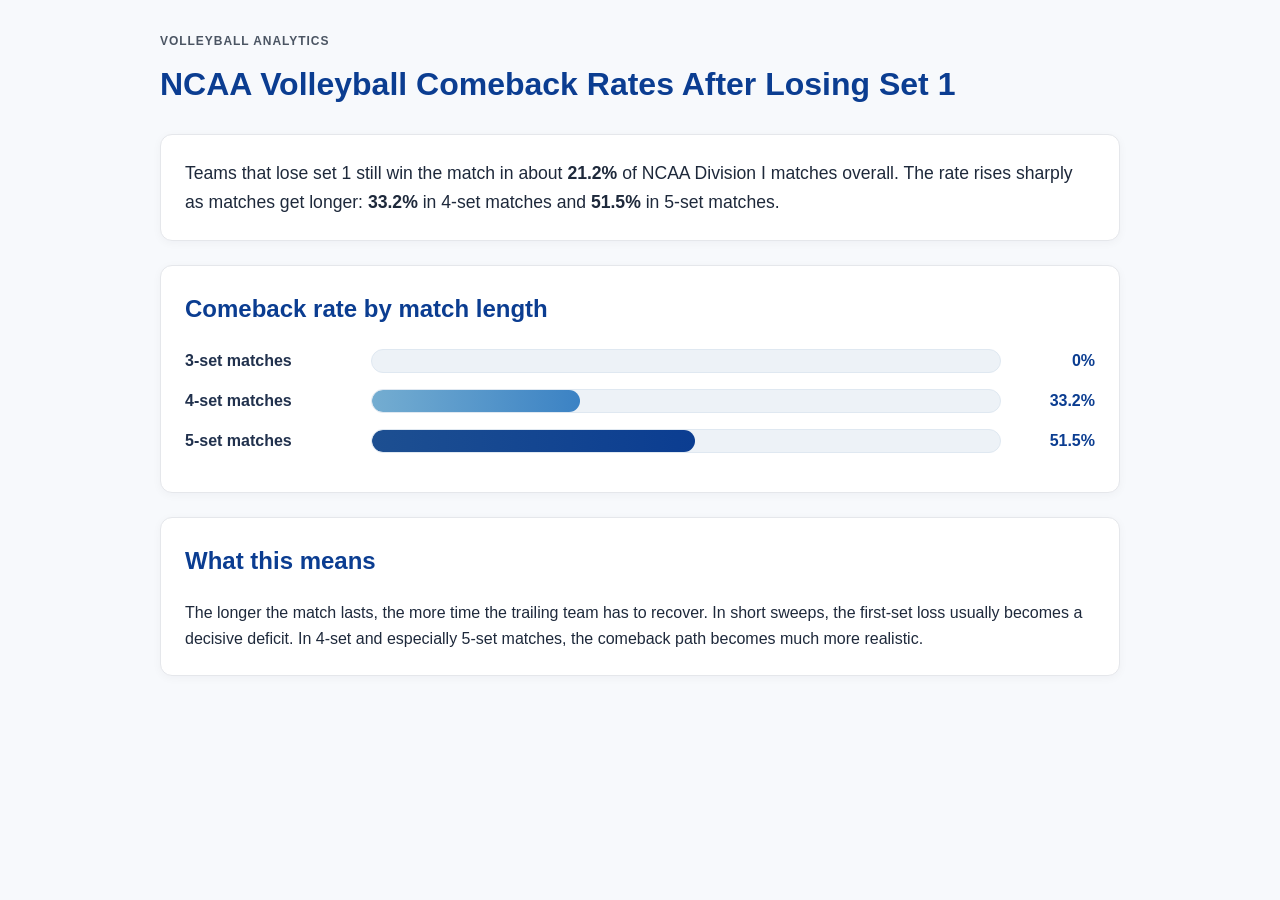
==== commit 39a60967: "commit" ====
--- a/index.html
+++ b/index.html
@@ -1,668 +1,60 @@
 <!DOCTYPE html>
-<html xmlns="http://www.w3.org/1999/xhtml" lang="en" xml:lang="en"><head>
+<html lang="en">
+  <head>
+    <meta charset="UTF-8" />
+    <meta name="viewport" content="width=device-width, initial-scale=1.0" />
+    <title>NCAA Volleyball Comeback Rates</title>
+    <link rel="stylesheet" href="styles.css" />
+  </head>
+  <body>
+    <main class="page">
+      <header class="hero">
+        <p class="eyebrow">Volleyball analytics</p>
+        <h1>NCAA Volleyball Comeback Rates After Losing Set 1</h1>
+      </header>
 
-<meta charset="utf-8">
-<meta name="generator" content="quarto-1.10.18">
+      <section class="panel intro">
+        <p>
+          Teams that lose set 1 still win the match in about <strong>21.2%</strong> of NCAA Division I matches overall. The rate rises sharply as matches get longer: <strong>33.2%</strong> in 4-set matches and <strong>51.5%</strong> in 5-set matches.
+        </p>
+      </section>
 
-<meta name="viewport" content="width=device-width, initial-scale=1.0, user-scalable=yes">
+      <section class="panel">
+        <h2>Comeback rate by match length</h2>
 
-<meta name="author" content="Lilly Goode">
+        <div class="chart" aria-label="Bar chart of comeback rates by match length">
+          <div class="bar-row">
+            <div class="label">3-set matches</div>
+            <div class="bar-track">
+              <div class="bar zero" style="width: 0%"></div>
+            </div>
+            <div class="value">0%</div>
+          </div>
 
-<title>NCAA Volleyball Comeback Rates After Losing Set 1 – NCAA Volleyball Comeback Rates</title>
-<style>
-/* Default styles provided by pandoc.
-** See https://pandoc.org/MANUAL.html#variables-for-html for config info.
-*/
-span.smallcaps{font-variant: small-caps;}
-div.columns{display: flex; gap: 1.5em;}
-div.column{flex: auto;}
-@media screen {
-div.columns{gap: min(4vw, 1.5em);}
-div.column{overflow-x: auto;}
-}
-div.hanging-indent{margin-left: 1.5em; text-indent: -1.5em;}
-ul.task-list{list-style: none;}
-ul.task-list li input[type="checkbox"] {
-  width: 0.8em;
-  margin: 0 0.8em 0.2em -1em; /* quarto-specific, see https://github.com/quarto-dev/quarto-cli/issues/4556 */ 
-  vertical-align: middle;
-}
-</style>
+          <div class="bar-row">
+            <div class="label">4-set matches</div>
+            <div class="bar-track">
+              <div class="bar four" style="width: 33.2%"></div>
+            </div>
+            <div class="value">33.2%</div>
+          </div>
 
+          <div class="bar-row">
+            <div class="label">5-set matches</div>
+            <div class="bar-track">
+              <div class="bar five" style="width: 51.5%"></div>
+            </div>
+            <div class="value">51.5%</div>
+          </div>
+        </div>
+      </section>
 
-<script src="site_libs/quarto-nav/quarto-nav.js"></script>
-<script src="site_libs/quarto-nav/headroom.min.js"></script>
-<script src="site_libs/clipboard/clipboard.min.js"></script>
-<script src="site_libs/quarto-search/autocomplete.umd.js"></script>
-<script src="site_libs/quarto-search/fuse.min.js"></script>
-<script src="site_libs/quarto-search/quarto-search.js"></script>
-<meta name="quarto:offset" content="./">
-<script src="site_libs/quarto-html/quarto.js" type="module"></script>
-<script src="site_libs/quarto-html/tabsets/tabsets.js" type="module"></script>
-<script src="site_libs/quarto-html/popper.min.js"></script>
-<script src="site_libs/quarto-html/tippy.umd.min.js"></script>
-<script src="site_libs/quarto-html/anchor.min.js"></script>
-<link href="site_libs/quarto-html/tippy.css" rel="stylesheet">
-<link href="site_libs/quarto-html/quarto-syntax-highlighting-64a204ab8560d761af7679ceaba22944.css" rel="stylesheet" id="quarto-text-highlighting-styles">
-<script src="site_libs/bootstrap/bootstrap.min.js"></script>
-<link href="site_libs/bootstrap/bootstrap-icons.css" rel="stylesheet">
-<link href="site_libs/bootstrap/bootstrap-5453c8eb392fbb9e83e403fa6f01b86a.min.css" rel="stylesheet" append-hash="true" id="quarto-bootstrap" data-mode="light">
-<script id="quarto-search-options" type="application/json">{
-  "location": "navbar",
-  "copy-button": false,
-  "collapse-after": 3,
-  "panel-placement": "end",
-  "type": "overlay",
-  "limit": 50,
-  "keyboard-shortcut": [
-    "f",
-    "/",
-    "s"
-  ],
-  "show-item-context": false,
-  "language": {
-    "search-no-results-text": "No results",
-    "search-matching-documents-text": "matching documents",
-    "search-copy-link-title": "Copy link to search",
-    "search-hide-matches-text": "Hide additional matches",
-    "search-more-match-text": "more match in this document",
-    "search-more-matches-text": "more matches in this document",
-    "search-clear-button-title": "Clear",
-    "search-text-placeholder": "",
-    "search-detached-cancel-button-title": "Cancel",
-    "search-submit-button-title": "Submit",
-    "search-label": "Search"
-  }
-}</script>
-<link href="site_libs/htmltools-fill-0.5.9/fill.css" rel="stylesheet">
-<script src="site_libs/htmlwidgets-1.6.4/htmlwidgets.js"></script>
-<script src="site_libs/plotly-binding-4.12.1/plotly.js"></script>
-<script src="site_libs/typedarray-0.1/typedarray.min.js"></script>
-<script src="site_libs/jquery-3.5.1/jquery.min.js"></script>
-<link href="site_libs/crosstalk-1.2.2/css/crosstalk.min.css" rel="stylesheet">
-<script src="site_libs/crosstalk-1.2.2/js/crosstalk.min.js"></script>
-<link href="site_libs/plotly-htmlwidgets-css-2.25.2/plotly-htmlwidgets.css" rel="stylesheet">
-<script src="site_libs/plotly-main-2.25.2/plotly-latest.min.js"></script>
-
-
-<link rel="stylesheet" href="styles.css">
-</head>
-
-<body class="nav-fixed quarto-light">
-
-<div id="quarto-search-results"></div>
-  <header id="quarto-header" class="headroom fixed-top">
-    <nav class="navbar navbar-expand-lg " data-bs-theme="dark">
-      <div class="navbar-container container-fluid">
-      <div class="navbar-brand-container mx-auto">
-    <a class="navbar-brand" href="./index.html">
-    <span class="navbar-title">NCAA Volleyball Comeback Rates</span>
-    </a>
-  </div>
-            <div id="quarto-search" class="" title="Search"></div>
-          <button class="navbar-toggler" type="button" data-bs-toggle="collapse" data-bs-target="#navbarCollapse" aria-controls="navbarCollapse" role="menu" aria-expanded="false" aria-label="Toggle navigation" onclick="if (window.quartoToggleHeadroom) { window.quartoToggleHeadroom(); }">
-  <span class="navbar-toggler-icon"></span>
-</button>
-          <div class="collapse navbar-collapse" id="navbarCollapse">
-            <ul class="navbar-nav navbar-nav-scroll me-auto">
-  <li class="nav-item">
-    <a class="nav-link active" href="./index.html" aria-current="page"> 
-<span class="menu-text">Home</span></a>
-  </li>  
-</ul>
-          </div> <!-- /navcollapse -->
-            <div class="quarto-navbar-tools">
-</div>
-      </div> <!-- /container-fluid -->
-    </nav>
-</header>
-<!-- content -->
-<div id="quarto-content" class="quarto-container page-columns page-rows-contents page-layout-article page-navbar">
-<!-- sidebar -->
-<!-- margin-sidebar -->
-    <div id="quarto-margin-sidebar" class="sidebar margin-sidebar">
-        <nav id="TOC" role="doc-toc" class="toc-active">
-    <h2 id="toc-title">On this page</h2>
-   
-  <ul>
-  <li><a href="#overview" id="toc-overview" class="nav-link active" data-scroll-target="#overview">Overview</a>
-  <ul class="collapse">
-  <li><a href="#key-findings" id="toc-key-findings" class="nav-link" data-scroll-target="#key-findings">Key findings</a></li>
-  </ul></li>
-  <li><a href="#additional-public-data-graphic" id="toc-additional-public-data-graphic" class="nav-link" data-scroll-target="#additional-public-data-graphic">Additional public-data graphic</a></li>
-  <li><a href="#match-length-and-comeback-rates" id="toc-match-length-and-comeback-rates" class="nav-link" data-scroll-target="#match-length-and-comeback-rates">Match length and comeback rates</a></li>
-  <li><a href="#conference-comparison" id="toc-conference-comparison" class="nav-link" data-scroll-target="#conference-comparison">Conference comparison</a></li>
-  <li><a href="#takeaway" id="toc-takeaway" class="nav-link" data-scroll-target="#takeaway">Takeaway</a></li>
-  </ul>
-</nav>
-    </div>
-<!-- main -->
-<main class="content" id="quarto-document-content">
-
-<header id="title-block-header" class="quarto-title-block default">
-<div class="quarto-title">
-<h1 class="title">NCAA Volleyball Comeback Rates After Losing Set 1</h1>
-</div>
-
-
-
-<div class="quarto-title-meta">
-
-    <div>
-    <div class="quarto-title-meta-heading">Author</div>
-    <div class="quarto-title-meta-contents">
-             <p>Lilly Goode </p>
-          </div>
-  </div>
-    
-  
-    
-  </div>
-  
-
-
-</header>
-
-
-<section id="overview" class="level2">
-<h2 class="anchored" data-anchor-id="overview">Overview</h2>
-<p>This website uses the same dataset from Milestone 3 to explore how often a volleyball team comes back and wins a match after losing the first set. I also downloaded a larger public volleyball dataset so the homepage includes one graphic built from thousands of observations.</p>
-<div class="summary-box">
-<p>The data show that teams that lose the first set still win the match in about 21.2% of NCAA Division I matches overall, and that comeback chances rise dramatically as matches extend to four or five sets. The added public dataset below includes 76,756 volleyball matches, so the homepage now features a larger-scale graphic as well.</p>
-</div>
-<section id="key-findings" class="level3">
-<h3 class="anchored" data-anchor-id="key-findings">Key findings</h3>
-<div class="card-grid">
-<div class="card">
-<pre><code>&lt;strong&gt;21.2%&lt;/strong&gt;
-Overall comeback rate after losing set 1</code></pre>
-</div>
-<div class="card">
-<pre><code>&lt;strong&gt;0%&lt;/strong&gt;
-3-set matches</code></pre>
-</div>
-<div class="card">
-<pre><code>&lt;strong&gt;33.2%&lt;/strong&gt;
-4-set matches</code></pre>
-</div>
-<div class="card">
-<pre><code>&lt;strong&gt;51.5%&lt;/strong&gt;
-5-set matches</code></pre>
-</div>
-</div>
-</section>
-</section>
-<section id="additional-public-data-graphic" class="level2">
-<h2 class="anchored" data-anchor-id="additional-public-data-graphic">Additional public-data graphic</h2>
-<p>This plot uses the downloaded TidyTuesday beach volleyball dataset and is built from 76,756 matches, giving a smooth view of how team attack totals compare between winning and losing sides.</p>
-<div class="cell">
-<div class="cell-output-display">
-<div>
-<figure class="figure">
-<p><img src="index_files/figure-html/unnamed-chunk-3-1.png" class="img-fluid figure-img" width="672"></p>
-</figure>
-</div>
-</div>
-</div>
-</section>
-<section id="match-length-and-comeback-rates" class="level2">
-<h2 class="anchored" data-anchor-id="match-length-and-comeback-rates">Match length and comeback rates</h2>
-<div class="cell">
-<div class="cell-output-display">
-<table class="caption-top table table-sm table-striped small">
-<thead>
-<tr class="header">
-<th style="text-align: left;">Match length</th>
-<th style="text-align: right;">Total matches</th>
-<th style="text-align: right;">Comebacks</th>
-<th style="text-align: right;">Comeback rate (%)</th>
-</tr>
-</thead>
-<tbody>
-<tr class="odd">
-<td style="text-align: left;">3-set matches</td>
-<td style="text-align: right;">2301</td>
-<td style="text-align: right;">0</td>
-<td style="text-align: right;">0.0</td>
-</tr>
-<tr class="even">
-<td style="text-align: left;">4-set matches</td>
-<td style="text-align: right;">1522</td>
-<td style="text-align: right;">505</td>
-<td style="text-align: right;">33.2</td>
-</tr>
-<tr class="odd">
-<td style="text-align: left;">5-set matches</td>
-<td style="text-align: right;">1009</td>
-<td style="text-align: right;">520</td>
-<td style="text-align: right;">51.5</td>
-</tr>
-</tbody>
-</table>
-</div>
-</div>
-</section>
-<section id="conference-comparison" class="level2">
-<h2 class="anchored" data-anchor-id="conference-comparison">Conference comparison</h2>
-<p>Hover over any conference to see the comeback win rate and the number of 4-set vs.&nbsp;5-set comebacks.</p>
-<div class="cell">
-<div class="cell-output-display">
-<div class="plotly html-widget html-fill-item" id="htmlwidget-a7f364bd9025caad2744" style="width:100%;height:464px;"></div>
-<script type="application/json" data-for="htmlwidget-a7f364bd9025caad2744">{"x":{"data":[{"orientation":"v","width":13.829787234042554,"base":0.67500000000000004,"x":[6.9148936170212769],"y":[0.64999999999999991],"text":"<b>SWAC Conference<\/b><br>Comeback Win Rate: <b>13.8%<\/b><br>Total Comebacks: 13 of 94 matches<br>• 4-Set Comebacks (3-1): 9<br>• 5-Set Comebacks (3-2): 4","type":"bar","textposition":"none","marker":{"autocolorscale":false,"color":"rgba(116,173,209,1)","line":{"width":1.8897637795275593,"color":"transparent"}},"showlegend":false,"xaxis":"x","yaxis":"y","hoverinfo":"text","frame":null},{"orientation":"v","width":14.529914529914532,"base":1.675,"x":[7.2649572649572658],"y":[0.65000000000000013],"text":"<b>SEC Conference<\/b><br>Comeback Win Rate: <b>14.5%<\/b><br>Total Comebacks: 17 of 117 matches<br>• 4-Set Comebacks (3-1): 7<br>• 5-Set Comebacks (3-2): 10","type":"bar","textposition":"none","marker":{"autocolorscale":false,"color":"rgba(111,166,203,1)","line":{"width":1.8897637795275593,"color":"transparent"}},"showlegend":false,"xaxis":"x","yaxis":"y","hoverinfo":"text","frame":null},{"orientation":"v","width":15.53398058252427,"base":2.6749999999999998,"x":[7.7669902912621351],"y":[0.65000000000000036],"text":"<b>OVC Conference<\/b><br>Comeback Win Rate: <b>15.5%<\/b><br>Total Comebacks: 16 of 103 matches<br>• 4-Set Comebacks (3-1): 8<br>• 5-Set Comebacks (3-2): 8","type":"bar","textposition":"none","marker":{"autocolorscale":false,"color":"rgba(104,156,195,1)","line":{"width":1.8897637795275593,"color":"transparent"}},"showlegend":false,"xaxis":"x","yaxis":"y","hoverinfo":"text","frame":null},{"orientation":"v","width":17.346938775510203,"base":3.6749999999999998,"x":[8.6734693877551017],"y":[0.65000000000000036],"text":"<b>C-USA Conference<\/b><br>Comeback Win Rate: <b>17.3%<\/b><br>Total Comebacks: 17 of 98 matches<br>• 4-Set Comebacks (3-1): 14<br>• 5-Set Comebacks (3-2): 3","type":"bar","textposition":"none","marker":{"autocolorscale":false,"color":"rgba(91,138,181,1)","line":{"width":1.8897637795275593,"color":"transparent"}},"showlegend":false,"xaxis":"x","yaxis":"y","hoverinfo":"text","frame":null},{"orientation":"v","width":17.857142857142858,"base":4.6749999999999998,"x":[8.9285714285714288],"y":[0.65000000000000036],"text":"<b>Big Ten Conference<\/b><br>Comeback Win Rate: <b>17.9%<\/b><br>Total Comebacks: 25 of 140 matches<br>• 4-Set Comebacks (3-1): 14<br>• 5-Set Comebacks (3-2): 11","type":"bar","textposition":"none","marker":{"autocolorscale":false,"color":"rgba(87,133,177,1)","line":{"width":1.8897637795275593,"color":"transparent"}},"showlegend":false,"xaxis":"x","yaxis":"y","hoverinfo":"text","frame":null},{"orientation":"v","width":18.018018018018019,"base":5.6749999999999998,"x":[9.0090090090090094],"y":[0.65000000000000036],"text":"<b>Southland Conference<\/b><br>Comeback Win Rate: <b>18%<\/b><br>Total Comebacks: 20 of 111 matches<br>• 4-Set Comebacks (3-1): 14<br>• 5-Set Comebacks (3-2): 6","type":"bar","textposition":"none","marker":{"autocolorscale":false,"color":"rgba(86,131,176,1)","line":{"width":1.8897637795275593,"color":"transparent"}},"showlegend":false,"xaxis":"x","yaxis":"y","hoverinfo":"text","frame":null},{"orientation":"v","width":18.27956989247312,"base":6.6749999999999998,"x":[9.1397849462365599],"y":[0.65000000000000036],"text":"<b>Big East Conference<\/b><br>Comeback Win Rate: <b>18.3%<\/b><br>Total Comebacks: 17 of 93 matches<br>• 4-Set Comebacks (3-1): 6<br>• 5-Set Comebacks (3-2): 11","type":"bar","textposition":"none","marker":{"autocolorscale":false,"color":"rgba(84,129,174,1)","line":{"width":1.8897637795275593,"color":"transparent"}},"showlegend":false,"xaxis":"x","yaxis":"y","hoverinfo":"text","frame":null},{"orientation":"v","width":18.867924528301888,"base":7.6749999999999998,"x":[9.433962264150944],"y":[0.64999999999999947],"text":"<b>Big Sky Conference<\/b><br>Comeback Win Rate: <b>18.9%<\/b><br>Total Comebacks: 20 of 106 matches<br>• 4-Set Comebacks (3-1): 8<br>• 5-Set Comebacks (3-2): 12","type":"bar","textposition":"none","marker":{"autocolorscale":false,"color":"rgba(80,123,169,1)","line":{"width":1.8897637795275593,"color":"transparent"}},"showlegend":false,"xaxis":"x","yaxis":"y","hoverinfo":"text","frame":null},{"orientation":"v","width":22.105263157894736,"base":8.6750000000000007,"x":[11.052631578947368],"y":[0.64999999999999858],"text":"<b>MVC Conference<\/b><br>Comeback Win Rate: <b>22.1%<\/b><br>Total Comebacks: 21 of 95 matches<br>• 4-Set Comebacks (3-1): 9<br>• 5-Set Comebacks (3-2): 12","type":"bar","textposition":"none","marker":{"autocolorscale":false,"color":"rgba(56,92,145,1)","line":{"width":1.8897637795275593,"color":"transparent"}},"showlegend":false,"xaxis":"x","yaxis":"y","hoverinfo":"text","frame":null},{"orientation":"v","width":22.222222222222221,"base":9.6750000000000007,"x":[11.111111111111111],"y":[0.64999999999999858],"text":"<b>Mountain West Conference<\/b><br>Comeback Win Rate: <b>22.2%<\/b><br>Total Comebacks: 22 of 99 matches<br>• 4-Set Comebacks (3-1): 8<br>• 5-Set Comebacks (3-2): 14","type":"bar","textposition":"none","marker":{"autocolorscale":false,"color":"rgba(55,91,144,1)","line":{"width":1.8897637795275593,"color":"transparent"}},"showlegend":false,"xaxis":"x","yaxis":"y","hoverinfo":"text","frame":null},{"orientation":"v","width":22.962962962962962,"base":10.675000000000001,"x":[11.481481481481481],"y":[0.64999999999999858],"text":"<b>ACC Conference<\/b><br>Comeback Win Rate: <b>23%<\/b><br>Total Comebacks: 31 of 135 matches<br>• 4-Set Comebacks (3-1): 15<br>• 5-Set Comebacks (3-2): 16","type":"bar","textposition":"none","marker":{"autocolorscale":false,"color":"rgba(50,85,138,1)","line":{"width":1.8897637795275593,"color":"transparent"}},"showlegend":false,"xaxis":"x","yaxis":"y","hoverinfo":"text","frame":null},{"orientation":"v","width":24.444444444444443,"base":11.675000000000001,"x":[12.222222222222221],"y":[0.64999999999999858],"text":"<b>WCC Conference<\/b><br>Comeback Win Rate: <b>24.4%<\/b><br>Total Comebacks: 22 of 90 matches<br>• 4-Set Comebacks (3-1): 14<br>• 5-Set Comebacks (3-2): 8","type":"bar","textposition":"none","marker":{"autocolorscale":false,"color":"rgba(38,71,127,1)","line":{"width":1.8897637795275593,"color":"transparent"}},"showlegend":false,"xaxis":"x","yaxis":"y","hoverinfo":"text","frame":null},{"orientation":"v","width":25.242718446601941,"base":12.675000000000001,"x":[12.621359223300971],"y":[0.64999999999999858],"text":"<b>MAC Conference<\/b><br>Comeback Win Rate: <b>25.2%<\/b><br>Total Comebacks: 26 of 103 matches<br>• 4-Set Comebacks (3-1): 12<br>• 5-Set Comebacks (3-2): 14","type":"bar","textposition":"none","marker":{"autocolorscale":false,"color":"rgba(31,64,121,1)","line":{"width":1.8897637795275593,"color":"transparent"}},"showlegend":false,"xaxis":"x","yaxis":"y","hoverinfo":"text","frame":null},{"orientation":"v","width":25.263157894736842,"base":13.675000000000001,"x":[12.631578947368421],"y":[0.64999999999999858],"text":"<b>MAAC Conference<\/b><br>Comeback Win Rate: <b>25.3%<\/b><br>Total Comebacks: 24 of 95 matches<br>• 4-Set Comebacks (3-1): 12<br>• 5-Set Comebacks (3-2): 12","type":"bar","textposition":"none","marker":{"autocolorscale":false,"color":"rgba(30,64,121,1)","line":{"width":1.8897637795275593,"color":"transparent"}},"showlegend":false,"xaxis":"x","yaxis":"y","hoverinfo":"text","frame":null},{"orientation":"v","width":25.742574257425744,"base":14.675000000000001,"x":[12.871287128712872],"y":[0.64999999999999858],"text":"<b>AAC Conference<\/b><br>Comeback Win Rate: <b>25.7%<\/b><br>Total Comebacks: 26 of 101 matches<br>• 4-Set Comebacks (3-1): 8<br>• 5-Set Comebacks (3-2): 18","type":"bar","textposition":"none","marker":{"autocolorscale":false,"color":"rgba(26,60,118,1)","line":{"width":1.8897637795275593,"color":"transparent"}},"showlegend":false,"xaxis":"x","yaxis":"y","hoverinfo":"text","frame":null},{"orientation":"v","width":25.833333333333336,"base":15.675000000000001,"x":[12.916666666666668],"y":[0.64999999999999858],"text":"<b>Pac-12 Conference<\/b><br>Comeback Win Rate: <b>25.8%<\/b><br>Total Comebacks: 31 of 120 matches<br>• 4-Set Comebacks (3-1): 15<br>• 5-Set Comebacks (3-2): 16","type":"bar","textposition":"none","marker":{"autocolorscale":false,"color":"rgba(25,59,117,1)","line":{"width":1.8897637795275593,"color":"transparent"}},"showlegend":false,"xaxis":"x","yaxis":"y","hoverinfo":"text","frame":null},{"orientation":"v","width":27.184466019417474,"base":16.675000000000001,"x":[13.592233009708737],"y":[0.64999999999999858],"text":"<b>Sun Belt Conference<\/b><br>Comeback Win Rate: <b>27.2%<\/b><br>Total Comebacks: 28 of 103 matches<br>• 4-Set Comebacks (3-1): 14<br>• 5-Set Comebacks (3-2): 14","type":"bar","textposition":"none","marker":{"autocolorscale":false,"color":"rgba(8,48,107,1)","line":{"width":1.8897637795275593,"color":"transparent"}},"showlegend":false,"xaxis":"x","yaxis":"y","hoverinfo":"text","frame":null}],"layout":{"margin":{"t":40.574512245745126,"r":7.3059360730593621,"b":37.260273972602747,"l":86.940639269406418},"paper_bgcolor":"rgba(255,255,255,1)","font":{"color":"rgba(0,0,0,1)","family":"","size":14.611872146118724},"title":{"text":"<b> NCAA Women’s Volleyball: Comeback Rates After Losing Set 1 <\/b>","font":{"color":"rgba(0,0,0,1)","family":"","size":17.268576172685762},"x":0,"xref":"paper"},"xaxis":{"domain":[0,1],"automargin":true,"type":"linear","autorange":false,"range":[0,33.600000000000001],"tickmode":"array","ticktext":["0%","10%","20%","30%"],"tickvals":[0,10,20,30],"categoryorder":"array","categoryarray":["0%","10%","20%","30%"],"nticks":null,"ticks":"","tickcolor":null,"ticklen":3.6529680365296811,"tickwidth":0,"showticklabels":true,"tickfont":{"color":"rgba(77,77,77,1)","family":"","size":11.68949771689498},"tickangle":-0,"showline":false,"linecolor":null,"linewidth":0,"showgrid":true,"gridcolor":"rgba(235,235,235,1)","gridwidth":0.66417600664176002,"zeroline":false,"anchor":"y","title":{"text":"Comeback Win Rate (%)","font":{"color":"rgba(0,0,0,1)","family":"","size":14.611872146118724}},"hoverformat":".2f"},"yaxis":{"domain":[0,1],"automargin":true,"type":"linear","autorange":false,"range":[0.40000000000000002,17.600000000000001],"tickmode":"array","ticktext":["SWAC","SEC","OVC","C-USA","Big Ten","Southland","Big East","Big Sky","MVC","Mountain West","ACC","WCC","MAC","MAAC","AAC","Pac-12","Sun Belt"],"tickvals":[1,2,3,4,5,6,7,8,9,10,11,12,13,14,15,16,17],"categoryorder":"array","categoryarray":["SWAC","SEC","OVC","C-USA","Big Ten","Southland","Big East","Big Sky","MVC","Mountain West","ACC","WCC","MAC","MAAC","AAC","Pac-12","Sun Belt"],"nticks":null,"ticks":"","tickcolor":null,"ticklen":3.6529680365296811,"tickwidth":0,"showticklabels":true,"tickfont":{"color":"rgba(77,77,77,1)","family":"","size":11.68949771689498},"tickangle":-0,"showline":false,"linecolor":null,"linewidth":0,"showgrid":false,"gridcolor":null,"gridwidth":0,"zeroline":false,"anchor":"x","title":{"text":"","font":{"color":"rgba(0,0,0,1)","family":"","size":14.611872146118724}},"hoverformat":".2f"},"shapes":[],"showlegend":false,"legend":{"bgcolor":null,"bordercolor":null,"borderwidth":0,"font":{"color":"rgba(0,0,0,1)","family":"","size":11.68949771689498},"title":{"text":"","font":{"color":"rgba(0,0,0,1)","family":"","size":14.611872146118724}}},"hovermode":"closest","barmode":"relative"},"config":{"doubleClick":"reset","modeBarButtonsToAdd":["hoverclosest","hovercompare"],"showSendToCloud":false,"displayModeBar":false},"source":"A","attrs":{"1bd351fd285e":{"x":{},"y":{},"fill":{},"text":{},"type":"bar"}},"cur_data":"1bd351fd285e","visdat":{"1bd351fd285e":["function (y) ","x"]},"highlight":{"on":"plotly_click","persistent":false,"dynamic":false,"selectize":false,"opacityDim":0.20000000000000001,"selected":{"opacity":1},"debounce":0},"shinyEvents":["plotly_hover","plotly_click","plotly_selected","plotly_relayout","plotly_brushed","plotly_brushing","plotly_clickannotation","plotly_doubleclick","plotly_deselect","plotly_afterplot","plotly_sunburstclick"],"base_url":"https://plot.ly"},"evals":[],"jsHooks":[]}</script>
-</div>
-</div>
-</section>
-<section id="takeaway" class="level2">
-<h2 class="anchored" data-anchor-id="takeaway">Takeaway</h2>
-<p>The data show a clear pattern: when a team falls behind after the first set, its chance of winning the match depends strongly on how long the match lasts. Longer matches give the trailing team more time to recover, which is why 4-set and especially 5-set matches have much higher comeback rates than short sweeps.</p>
-
-
-</section>
-
-</main> <!-- /main -->
-<script id="quarto-html-after-body" type="application/javascript">
-  window.document.addEventListener("DOMContentLoaded", function (event) {
-    const icon = "";
-    const anchorJS = new window.AnchorJS();
-    anchorJS.options = {
-      placement: 'right',
-      icon: icon
-    };
-    anchorJS.add('.anchored');
-    const isCodeAnnotation = (el) => {
-      for (const clz of el.classList) {
-        if (clz.startsWith('code-annotation-')) {                     
-          return true;
-        }
-      }
-      return false;
-    }
-    const onCopySuccess = function(e) {
-      // button target
-      const button = e.trigger;
-      // don't keep focus
-      button.blur();
-      // flash "checked"
-      button.classList.add('code-copy-button-checked');
-      var currentTitle = button.getAttribute("title");
-      button.setAttribute("title", "Copied!");
-      let tooltip;
-      if (window.bootstrap) {
-        button.setAttribute("data-bs-toggle", "tooltip");
-        button.setAttribute("data-bs-placement", "left");
-        button.setAttribute("data-bs-title", "Copied!");
-        tooltip = new bootstrap.Tooltip(button, 
-          { trigger: "manual", 
-            customClass: "code-copy-button-tooltip",
-            offset: [0, -8]});
-        tooltip.show();    
-      }
-      setTimeout(function() {
-        if (tooltip) {
-          tooltip.hide();
-          button.removeAttribute("data-bs-title");
-          button.removeAttribute("data-bs-toggle");
-          button.removeAttribute("data-bs-placement");
-        }
-        button.setAttribute("title", currentTitle);
-        button.classList.remove('code-copy-button-checked');
-      }, 1000);
-      // clear code selection
-      e.clearSelection();
-    }
-    const getTextToCopy = function(trigger) {
-      const outerScaffold = trigger.parentElement.cloneNode(true);
-      const codeEl = outerScaffold.querySelector('code');
-      for (const childEl of codeEl.children) {
-        if (isCodeAnnotation(childEl)) {
-          childEl.remove();
-        }
-      }
-      return codeEl.innerText;
-    }
-    const clipboard = new window.ClipboardJS('.code-copy-button:not([data-in-quarto-modal])', {
-      text: getTextToCopy
-    });
-    clipboard.on('success', onCopySuccess);
-    if (window.document.getElementById('quarto-embedded-source-code-modal')) {
-      const clipboardModal = new window.ClipboardJS('.code-copy-button[data-in-quarto-modal]', {
-        text: getTextToCopy,
-        container: window.document.getElementById('quarto-embedded-source-code-modal')
-      });
-      clipboardModal.on('success', onCopySuccess);
-    }
-      var localhostRegex = new RegExp(/^(?:http|https):\/\/localhost\:?[0-9]*\//);
-      var mailtoRegex = new RegExp(/^mailto:/);
-        var filterRegex = new RegExp('/' + window.location.host + '/');
-      var isInternal = (href) => {
-          return filterRegex.test(href) || localhostRegex.test(href) || mailtoRegex.test(href);
-      }
-      // Inspect non-navigation links and adorn them if external
-     var links = window.document.querySelectorAll('a[href]:not(.nav-link):not(.navbar-brand):not(.toc-action):not(.sidebar-link):not(.sidebar-item-toggle):not(.pagination-link):not(.no-external):not([aria-hidden]):not(.dropdown-item):not(.quarto-navigation-tool):not(.about-link)');
-      for (var i=0; i<links.length; i++) {
-        const link = links[i];
-        if (!isInternal(link.href)) {
-          // undo the damage that might have been done by quarto-nav.js in the case of
-          // links that we want to consider external
-          if (link.dataset.originalHref !== undefined) {
-            link.href = link.dataset.originalHref;
-          }
-        }
-      }
-    function tippyHover(el, contentFn, onTriggerFn, onUntriggerFn) {
-      const config = {
-        allowHTML: true,
-        maxWidth: 500,
-        delay: 100,
-        arrow: false,
-        appendTo: function(el) {
-            return el.parentElement;
-        },
-        interactive: true,
-        interactiveBorder: 10,
-        theme: 'quarto',
-        placement: 'bottom-start',
-      };
-      if (contentFn) {
-        config.content = contentFn;
-      }
-      if (onTriggerFn) {
-        config.onTrigger = onTriggerFn;
-      }
-      if (onUntriggerFn) {
-        config.onUntrigger = onUntriggerFn;
-      }
-      window.tippy(el, config); 
-    }
-    const noterefs = window.document.querySelectorAll('a[role="doc-noteref"]');
-    for (var i=0; i<noterefs.length; i++) {
-      const ref = noterefs[i];
-      tippyHover(ref, function() {
-        // use id or data attribute instead here
-        let href = ref.getAttribute('data-footnote-href') || ref.getAttribute('href');
-        try { href = new URL(href).hash; } catch {}
-        const id = href.replace(/^#\/?/, "");
-        const note = window.document.getElementById(id);
-        if (note) {
-          return note.innerHTML;
-        } else {
-          return "";
-        }
-      });
-    }
-    const xrefs = window.document.querySelectorAll('a.quarto-xref');
-    const processXRef = (id, note) => {
-      // Strip column container classes
-      const stripColumnClz = (el) => {
-        el.classList.remove("page-full", "page-columns");
-        if (el.children) {
-          for (const child of el.children) {
-            stripColumnClz(child);
-          }
-        }
-      }
-      stripColumnClz(note)
-      if (id === null || id.startsWith('sec-')) {
-        // Special case sections, only their first couple elements
-        const container = document.createElement("div");
-        if (note.children && note.children.length > 2) {
-          container.appendChild(note.children[0].cloneNode(true));
-          for (let i = 1; i < note.children.length; i++) {
-            const child = note.children[i];
-            if (child.tagName === "P" && child.innerText === "") {
-              continue;
-            } else {
-              container.appendChild(child.cloneNode(true));
-              break;
-            }
-          }
-          if (window.Quarto?.typesetMath) {
-            window.Quarto.typesetMath(container);
-          }
-          return container.innerHTML
-        } else {
-          if (window.Quarto?.typesetMath) {
-            window.Quarto.typesetMath(note);
-          }
-          return note.innerHTML;
-        }
-      } else {
-        // Remove any anchor links if they are present
-        const anchorLink = note.querySelector('a.anchorjs-link');
-        if (anchorLink) {
-          anchorLink.remove();
-        }
-        if (window.Quarto?.typesetMath) {
-          window.Quarto.typesetMath(note);
-        }
-        if (note.classList.contains("callout")) {
-          return note.outerHTML;
-        } else {
-          return note.innerHTML;
-        }
-      }
-    }
-    for (var i=0; i<xrefs.length; i++) {
-      const xref = xrefs[i];
-      tippyHover(xref, undefined, function(instance) {
-        instance.disable();
-        let url = xref.getAttribute('href');
-        let hash = undefined; 
-        if (url.startsWith('#')) {
-          hash = url;
-        } else {
-          try { hash = new URL(url).hash; } catch {}
-        }
-        if (hash) {
-          const id = hash.replace(/^#\/?/, "");
-          const note = window.document.getElementById(id);
-          if (note !== null) {
-            try {
-              const html = processXRef(id, note.cloneNode(true));
-              instance.setContent(html);
-            } finally {
-              instance.enable();
-              instance.show();
-            }
-          } else {
-            // See if we can fetch this
-            fetch(url.split('#')[0])
-            .then(res => res.text())
-            .then(html => {
-              const parser = new DOMParser();
-              const htmlDoc = parser.parseFromString(html, "text/html");
-              const note = htmlDoc.getElementById(id);
-              if (note !== null) {
-                const html = processXRef(id, note);
-                instance.setContent(html);
-              } 
-            }).finally(() => {
-              instance.enable();
-              instance.show();
-            });
-          }
-        } else {
-          // See if we can fetch a full url (with no hash to target)
-          // This is a special case and we should probably do some content thinning / targeting
-          fetch(url)
-          .then(res => res.text())
-          .then(html => {
-            const parser = new DOMParser();
-            const htmlDoc = parser.parseFromString(html, "text/html");
-            const note = htmlDoc.querySelector('main.content');
-            if (note !== null) {
-              // This should only happen for chapter cross references
-              // (since there is no id in the URL)
-              // remove the first header
-              if (note.children.length > 0 && note.children[0].tagName === "HEADER") {
-                note.children[0].remove();
-              }
-              const html = processXRef(null, note);
-              instance.setContent(html);
-            } 
-          }).finally(() => {
-            instance.enable();
-            instance.show();
-          });
-        }
-      }, function(instance) {
-      });
-    }
-        let selectedAnnoteEl;
-        const selectorForAnnotation = ( cell, annotation) => {
-          let cellAttr = 'data-code-cell="' + cell + '"';
-          let lineAttr = 'data-code-annotation="' +  annotation + '"';
-          const selector = 'span[' + cellAttr + '][' + lineAttr + ']';
-          return selector;
-        }
-        const selectCodeLines = (annoteEl) => {
-          const doc = window.document;
-          const targetCell = annoteEl.getAttribute("data-target-cell");
-          const targetAnnotation = annoteEl.getAttribute("data-target-annotation");
-          const annoteSpan = window.document.querySelector(selectorForAnnotation(targetCell, targetAnnotation));
-          const lines = annoteSpan.getAttribute("data-code-lines").split(",");
-          const lineIds = lines.map((line) => {
-            return targetCell + "-" + line;
-          })
-          let top = null;
-          let height = null;
-          let parent = null;
-          if (lineIds.length > 0) {
-              //compute the position of the single el (top and bottom and make a div)
-              const el = window.document.getElementById(lineIds[0]);
-              top = el.offsetTop;
-              height = el.offsetHeight;
-              parent = el.parentElement.parentElement;
-            if (lineIds.length > 1) {
-              const lastEl = window.document.getElementById(lineIds[lineIds.length - 1]);
-              const bottom = lastEl.offsetTop + lastEl.offsetHeight;
-              height = bottom - top;
-            }
-            if (top !== null && height !== null && parent !== null) {
-              // cook up a div (if necessary) and position it 
-              let div = window.document.getElementById("code-annotation-line-highlight");
-              if (div === null) {
-                div = window.document.createElement("div");
-                div.setAttribute("id", "code-annotation-line-highlight");
-                div.style.position = 'absolute';
-                parent.appendChild(div);
-              }
-              div.style.top = top - 2 + "px";
-              div.style.height = height + 4 + "px";
-              div.style.left = 0;
-              let gutterDiv = window.document.getElementById("code-annotation-line-highlight-gutter");
-              if (gutterDiv === null) {
-                gutterDiv = window.document.createElement("div");
-                gutterDiv.setAttribute("id", "code-annotation-line-highlight-gutter");
-                gutterDiv.style.position = 'absolute';
-                const codeCell = window.document.getElementById(targetCell);
-                const gutter = codeCell.querySelector('.code-annotation-gutter');
-                gutter.appendChild(gutterDiv);
-              }
-              gutterDiv.style.top = top - 2 + "px";
-              gutterDiv.style.height = height + 4 + "px";
-            }
-            selectedAnnoteEl = annoteEl;
-          }
-        };
-        const unselectCodeLines = () => {
-          const elementsIds = ["code-annotation-line-highlight", "code-annotation-line-highlight-gutter"];
-          elementsIds.forEach((elId) => {
-            const div = window.document.getElementById(elId);
-            if (div) {
-              div.remove();
-            }
-          });
-          selectedAnnoteEl = undefined;
-        };
-          // Handle positioning of the toggle
-      window.addEventListener(
-        "resize",
-        throttle(() => {
-          elRect = undefined;
-          if (selectedAnnoteEl) {
-            selectCodeLines(selectedAnnoteEl);
-          }
-        }, 10)
-      );
-      function throttle(fn, ms) {
-      let throttle = false;
-      let timer;
-        return (...args) => {
-          if(!throttle) { // first call gets through
-              fn.apply(this, args);
-              throttle = true;
-          } else { // all the others get throttled
-              if(timer) clearTimeout(timer); // cancel #2
-              timer = setTimeout(() => {
-                fn.apply(this, args);
-                timer = throttle = false;
-              }, ms);
-          }
-        };
-      }
-        // Attach click handler to the DT
-        const annoteDls = window.document.querySelectorAll('dt[data-target-cell]');
-        for (const annoteDlNode of annoteDls) {
-          annoteDlNode.addEventListener('click', (event) => {
-            const clickedEl = event.target;
-            if (clickedEl !== selectedAnnoteEl) {
-              unselectCodeLines();
-              const activeEl = window.document.querySelector('dt[data-target-cell].code-annotation-active');
-              if (activeEl) {
-                activeEl.classList.remove('code-annotation-active');
-              }
-              selectCodeLines(clickedEl);
-              clickedEl.classList.add('code-annotation-active');
-            } else {
-              // Unselect the line
-              unselectCodeLines();
-              clickedEl.classList.remove('code-annotation-active');
-            }
-          });
-        }
-    const findCites = (el) => {
-      const parentEl = el.parentElement;
-      if (parentEl) {
-        const cites = parentEl.dataset.cites;
-        if (cites) {
-          return {
-            el,
-            cites: cites.split(' ')
-          };
-        } else {
-          return findCites(el.parentElement)
-        }
-      } else {
-        return undefined;
-      }
-    };
-    var bibliorefs = window.document.querySelectorAll('a[role="doc-biblioref"]');
-    for (var i=0; i<bibliorefs.length; i++) {
-      const ref = bibliorefs[i];
-      const citeInfo = findCites(ref);
-      if (citeInfo) {
-        tippyHover(citeInfo.el, function() {
-          var popup = window.document.createElement('div');
-          citeInfo.cites.forEach(function(cite) {
-            var citeDiv = window.document.createElement('div');
-            citeDiv.classList.add('hanging-indent');
-            citeDiv.classList.add('csl-entry');
-            var biblioDiv = window.document.getElementById('ref-' + cite);
-            if (biblioDiv) {
-              citeDiv.innerHTML = biblioDiv.innerHTML;
-            }
-            popup.appendChild(citeDiv);
-          });
-          return popup.innerHTML;
-        });
-      }
-    }
-  });
-  </script>
-</div> <!-- /content -->
-
-
-
-
-</body></html>+      <section class="panel">
+        <h2>What this means</h2>
+        <p>
+          The longer the match lasts, the more time the trailing team has to recover. In short sweeps, the first-set loss usually becomes a decisive deficit. In 4-set and especially 5-set matches, the comeback path becomes much more realistic.
+        </p>
+      </section>
+    </main>
+  </body>
+</html>
--- a/styles.css
+++ b/styles.css
@@ -1,37 +1,100 @@
 body {
   font-family: Arial, sans-serif;
   line-height: 1.6;
+  background: #f7f9fc;
+  color: #1e293b;
+  margin: 0;
+}
+
+.page {
+  max-width: 960px;
+  margin: 0 auto;
+  padding: 2rem 1rem 3rem;
+}
+
+.hero {
+  margin-bottom: 1.5rem;
 }
 
 h1, h2, h3 {
   color: #0b3d91;
+  margin-top: 0;
 }
 
-.summary-box {
-  background: #f4f8ff;
-  border-left: 5px solid #0b3d91;
-  padding: 1rem;
-  border-radius: 0.5rem;
-  margin: 1rem 0;
+.eyebrow {
+  margin: 0 0 0.5rem;
+  text-transform: uppercase;
+  letter-spacing: 0.08em;
+  font-size: 0.75rem;
+  color: #4b5563;
+  font-weight: 700;
 }
 
-.card-grid {
-  display: grid;
-  grid-template-columns: repeat(auto-fit, minmax(180px, 1fr));
-  gap: 1rem;
-  margin: 1.5rem 0;
+.panel {
+  background: #ffffff;
+  border: 1px solid #e5e7eb;
+  border-radius: 12px;
+  padding: 1.5rem;
+  margin-bottom: 1.5rem;
+  box-shadow: 0 2px 10px rgba(15, 23, 42, 0.04);
 }
 
-.card {
-  background: #f8f9fa;
-  border: 1px solid #dfe3e8;
-  border-radius: 0.75rem;
-  padding: 1rem;
-  text-align: center;
+.intro p {
+  font-size: 1.1rem;
+  margin: 0;
 }
 
-.card strong {
+.chart {
+  margin-top: 1rem;
+}
+
+.bar-row {
+  display: grid;
+  grid-template-columns: 170px 1fr 80px;
+  align-items: center;
+  gap: 1rem;
+  margin: 0.9rem 0;
+}
+
+.label {
+  font-weight: 600;
+  color: #21314d;
+}
+
+.bar-track {
+  width: 100%;
+  background: #edf2f7;
+  border-radius: 999px;
+  overflow: hidden;
+  height: 22px;
+  border: 1px solid #dfe8f1;
+}
+
+.bar {
   display: block;
-  font-size: 1.5rem;
+  height: 100%;
+  border-radius: 999px;
+}
+
+.zero {
+  background: linear-gradient(90deg, #dfe7f1, #c2cedb);
+}
+
+.four {
+  background: linear-gradient(90deg, #74add1, #3b82c4);
+}
+
+.five {
+  background: linear-gradient(90deg, #1d4f91, #0b3d91);
+}
+
+.value {
+  font-weight: 700;
   color: #0b3d91;
+  text-align: right;
 }
+
+p {
+  margin: 0;
+}
+
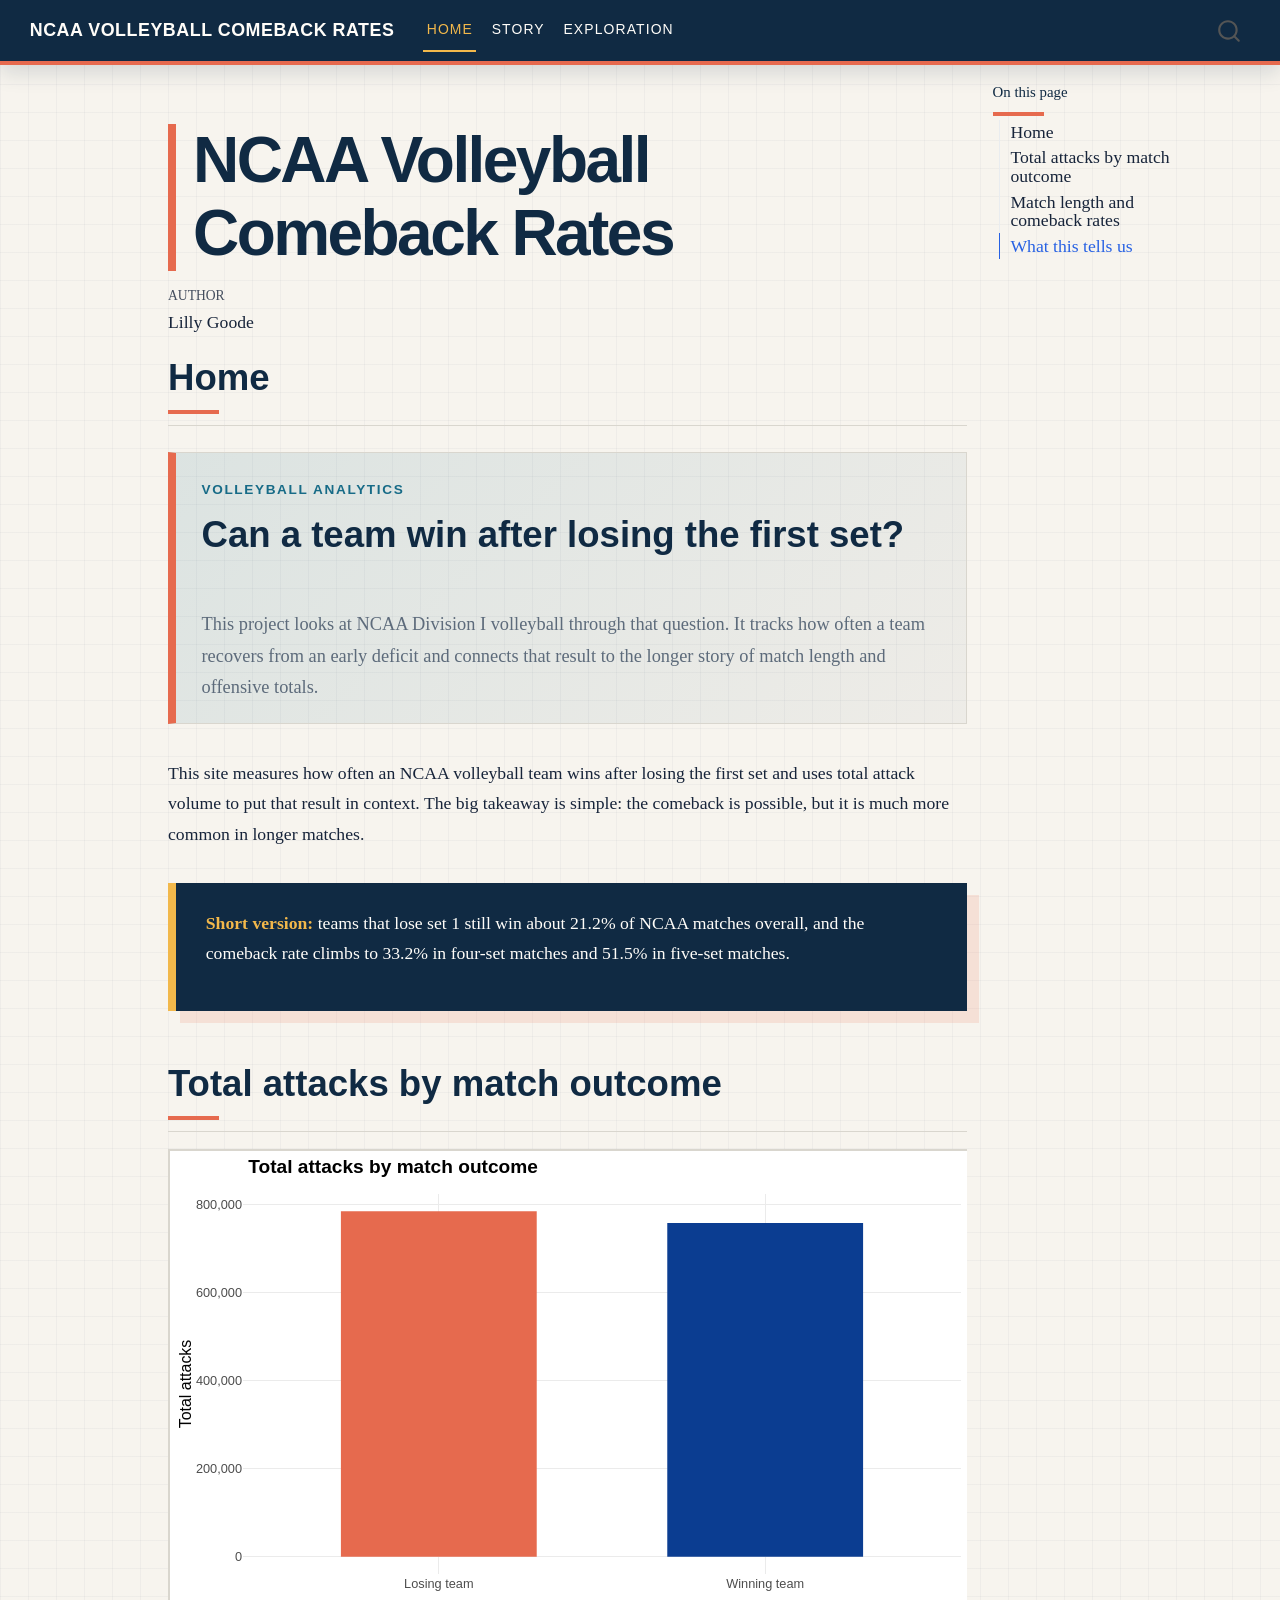
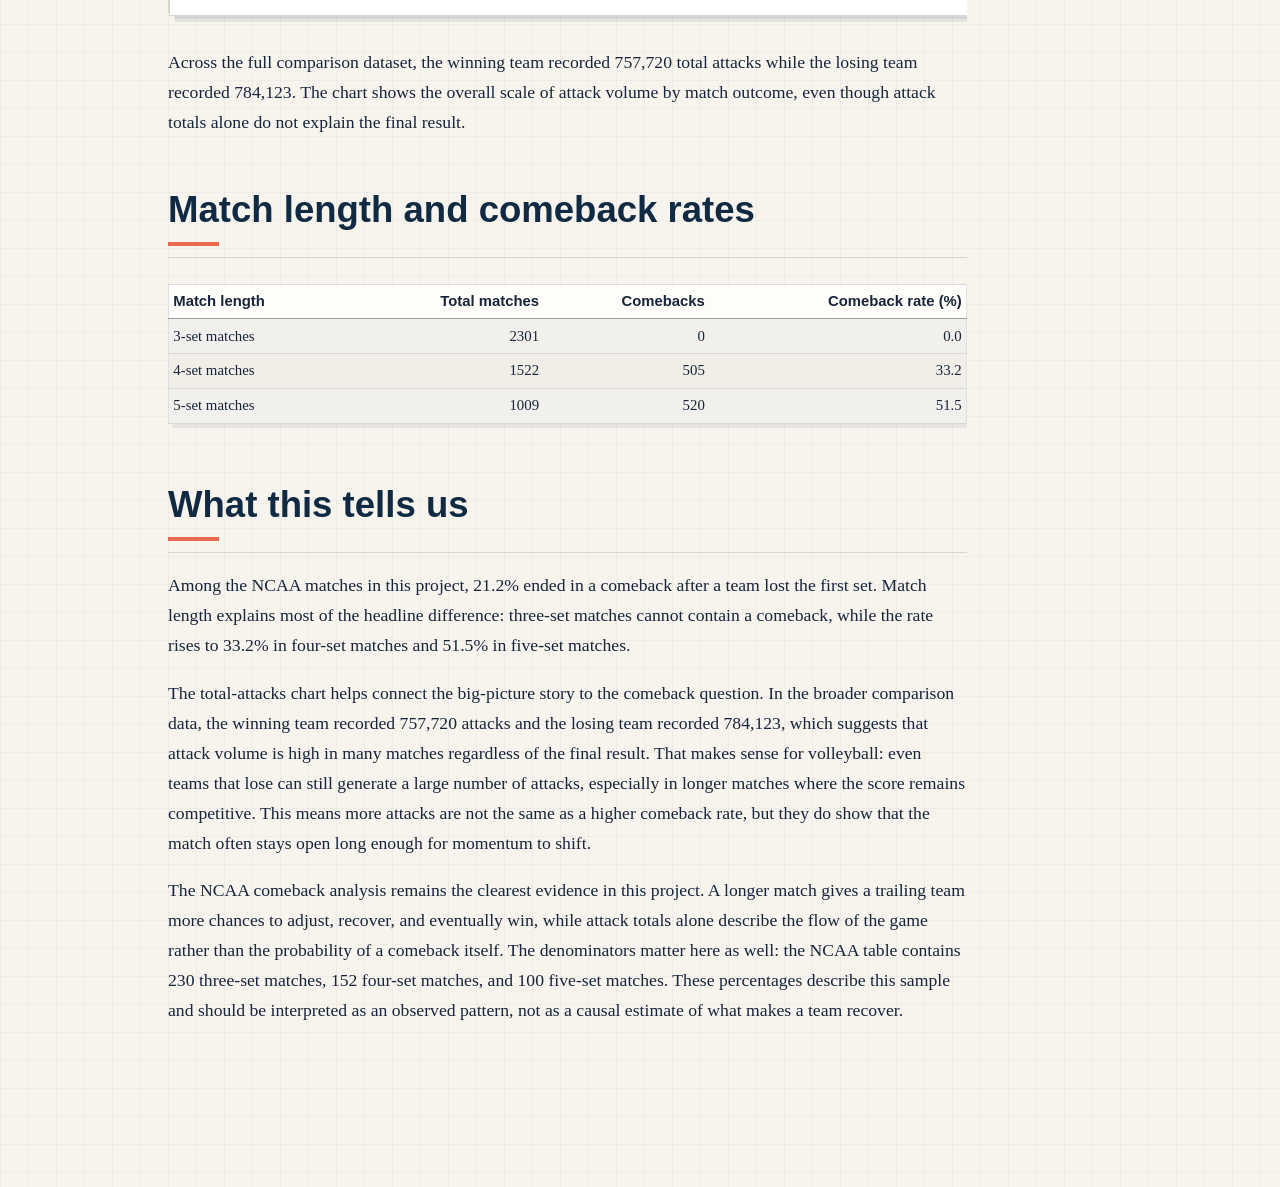
==== commit c8cc1a08: "Built site for gh-pages" ====
--- a/index.html
+++ b/index.html
@@ -1,60 +1,651 @@
 <!DOCTYPE html>
-<html lang="en">
-  <head>
-    <meta charset="UTF-8" />
-    <meta name="viewport" content="width=device-width, initial-scale=1.0" />
-    <title>NCAA Volleyball Comeback Rates</title>
-    <link rel="stylesheet" href="styles.css" />
-  </head>
-  <body>
-    <main class="page">
-      <header class="hero">
-        <p class="eyebrow">Volleyball analytics</p>
-        <h1>NCAA Volleyball Comeback Rates After Losing Set 1</h1>
-      </header>
-
-      <section class="panel intro">
-        <p>
-          Teams that lose set 1 still win the match in about <strong>21.2%</strong> of NCAA Division I matches overall. The rate rises sharply as matches get longer: <strong>33.2%</strong> in 4-set matches and <strong>51.5%</strong> in 5-set matches.
-        </p>
-      </section>
-
-      <section class="panel">
-        <h2>Comeback rate by match length</h2>
-
-        <div class="chart" aria-label="Bar chart of comeback rates by match length">
-          <div class="bar-row">
-            <div class="label">3-set matches</div>
-            <div class="bar-track">
-              <div class="bar zero" style="width: 0%"></div>
-            </div>
-            <div class="value">0%</div>
+<html xmlns="http://www.w3.org/1999/xhtml" lang="en" xml:lang="en"><head>
+
+<meta charset="utf-8">
+<meta name="generator" content="quarto-1.10.18">
+
+<meta name="viewport" content="width=device-width, initial-scale=1.0, user-scalable=yes">
+
+<meta name="author" content="Lilly Goode">
+
+<title>NCAA Volleyball Comeback Rates</title>
+<style>
+/* Default styles provided by pandoc.
+** See https://pandoc.org/MANUAL.html#variables-for-html for config info.
+*/
+span.smallcaps{font-variant: small-caps;}
+div.columns{display: flex; gap: 1.5em;}
+div.column{flex: auto;}
+@media screen {
+div.columns{gap: min(4vw, 1.5em);}
+div.column{overflow-x: auto;}
+}
+div.hanging-indent{margin-left: 1.5em; text-indent: -1.5em;}
+ul.task-list{list-style: none;}
+ul.task-list li input[type="checkbox"] {
+  width: 0.8em;
+  margin: 0 0.8em 0.2em -1em; /* quarto-specific, see https://github.com/quarto-dev/quarto-cli/issues/4556 */ 
+  vertical-align: middle;
+}
+</style>
+
+
+<script src="site_libs/quarto-nav/quarto-nav.js"></script>
+<script src="site_libs/quarto-nav/headroom.min.js"></script>
+<script src="site_libs/clipboard/clipboard.min.js"></script>
+<script src="site_libs/quarto-search/autocomplete.umd.js"></script>
+<script src="site_libs/quarto-search/fuse.min.js"></script>
+<script src="site_libs/quarto-search/quarto-search.js"></script>
+<meta name="quarto:offset" content="./">
+<script src="site_libs/quarto-html/quarto.js" type="module"></script>
+<script src="site_libs/quarto-html/tabsets/tabsets.js" type="module"></script>
+<script src="site_libs/quarto-html/popper.min.js"></script>
+<script src="site_libs/quarto-html/tippy.umd.min.js"></script>
+<script src="site_libs/quarto-html/anchor.min.js"></script>
+<link href="site_libs/quarto-html/tippy.css" rel="stylesheet">
+<link href="site_libs/quarto-html/quarto-syntax-highlighting-64a204ab8560d761af7679ceaba22944.css" rel="stylesheet" id="quarto-text-highlighting-styles">
+<script src="site_libs/bootstrap/bootstrap.min.js"></script>
+<link href="site_libs/bootstrap/bootstrap-icons.css" rel="stylesheet">
+<link href="site_libs/bootstrap/bootstrap-3eaf8885052e939fbbbe2bfb513fc417.min.css" rel="stylesheet" append-hash="true" id="quarto-bootstrap" data-mode="light">
+<script id="quarto-search-options" type="application/json">{
+  "location": "navbar",
+  "copy-button": false,
+  "collapse-after": 3,
+  "panel-placement": "end",
+  "type": "overlay",
+  "limit": 50,
+  "keyboard-shortcut": [
+    "f",
+    "/",
+    "s"
+  ],
+  "show-item-context": false,
+  "language": {
+    "search-no-results-text": "No results",
+    "search-matching-documents-text": "matching documents",
+    "search-copy-link-title": "Copy link to search",
+    "search-hide-matches-text": "Hide additional matches",
+    "search-more-match-text": "more match in this document",
+    "search-more-matches-text": "more matches in this document",
+    "search-clear-button-title": "Clear",
+    "search-text-placeholder": "",
+    "search-detached-cancel-button-title": "Cancel",
+    "search-submit-button-title": "Submit",
+    "search-label": "Search"
+  }
+}</script>
+<link href="site_libs/htmltools-fill-0.5.9/fill.css" rel="stylesheet">
+<script src="site_libs/htmlwidgets-1.6.4/htmlwidgets.js"></script>
+<script src="site_libs/plotly-binding-4.12.1/plotly.js"></script>
+<script src="site_libs/typedarray-0.1/typedarray.min.js"></script>
+<script src="site_libs/jquery-3.5.1/jquery.min.js"></script>
+<link href="site_libs/crosstalk-1.2.2/css/crosstalk.min.css" rel="stylesheet">
+<script src="site_libs/crosstalk-1.2.2/js/crosstalk.min.js"></script>
+<link href="site_libs/plotly-htmlwidgets-css-2.25.2/plotly-htmlwidgets.css" rel="stylesheet">
+<script src="site_libs/plotly-main-2.25.2/plotly-latest.min.js"></script>
+
+
+<link rel="stylesheet" href="styles.css">
+</head>
+
+<body class="nav-fixed quarto-light">
+
+<div id="quarto-search-results"></div>
+  <header id="quarto-header" class="headroom fixed-top">
+    <nav class="navbar navbar-expand-lg " data-bs-theme="dark">
+      <div class="navbar-container container-fluid">
+      <div class="navbar-brand-container mx-auto">
+    <a class="navbar-brand" href="./index.html">
+    <span class="navbar-title">NCAA Volleyball Comeback Rates</span>
+    </a>
+  </div>
+            <div id="quarto-search" class="" title="Search"></div>
+          <button class="navbar-toggler" type="button" data-bs-toggle="collapse" data-bs-target="#navbarCollapse" aria-controls="navbarCollapse" role="menu" aria-expanded="false" aria-label="Toggle navigation" onclick="if (window.quartoToggleHeadroom) { window.quartoToggleHeadroom(); }">
+  <span class="navbar-toggler-icon"></span>
+</button>
+          <div class="collapse navbar-collapse" id="navbarCollapse">
+            <ul class="navbar-nav navbar-nav-scroll me-auto">
+  <li class="nav-item">
+    <a class="nav-link active" href="./index.html" aria-current="page"> 
+<span class="menu-text">Home</span></a>
+  </li>  
+  <li class="nav-item">
+    <a class="nav-link" href="./story.html"> 
+<span class="menu-text">Story</span></a>
+  </li>  
+  <li class="nav-item">
+    <a class="nav-link" href="./exploration.html"> 
+<span class="menu-text">Exploration</span></a>
+  </li>  
+</ul>
+          </div> <!-- /navcollapse -->
+            <div class="quarto-navbar-tools">
+</div>
+      </div> <!-- /container-fluid -->
+    </nav>
+</header>
+<!-- content -->
+<div id="quarto-content" class="quarto-container page-columns page-rows-contents page-layout-article page-navbar">
+<!-- sidebar -->
+<!-- margin-sidebar -->
+    <div id="quarto-margin-sidebar" class="sidebar margin-sidebar">
+        <nav id="TOC" role="doc-toc" class="toc-active">
+    <h2 id="toc-title">On this page</h2>
+   
+  <ul>
+  <li><a href="#home" id="toc-home" class="nav-link active" data-scroll-target="#home">Home</a></li>
+  <li><a href="#total-attacks-by-match-outcome" id="toc-total-attacks-by-match-outcome" class="nav-link" data-scroll-target="#total-attacks-by-match-outcome">Total attacks by match outcome</a></li>
+  <li><a href="#match-length-and-comeback-rates" id="toc-match-length-and-comeback-rates" class="nav-link" data-scroll-target="#match-length-and-comeback-rates">Match length and comeback rates</a></li>
+  <li><a href="#what-this-tells-us" id="toc-what-this-tells-us" class="nav-link" data-scroll-target="#what-this-tells-us">What this tells us</a></li>
+  </ul>
+</nav>
+    </div>
+<!-- main -->
+<main class="content" id="quarto-document-content">
+
+<header id="title-block-header" class="quarto-title-block default">
+<div class="quarto-title">
+<h1 class="title">NCAA Volleyball Comeback Rates</h1>
+</div>
+
+
+
+<div class="quarto-title-meta">
+
+    <div>
+    <div class="quarto-title-meta-heading">Author</div>
+    <div class="quarto-title-meta-contents">
+             <p>Lilly Goode </p>
           </div>
-
-          <div class="bar-row">
-            <div class="label">4-set matches</div>
-            <div class="bar-track">
-              <div class="bar four" style="width: 33.2%"></div>
-            </div>
-            <div class="value">33.2%</div>
-          </div>
-
-          <div class="bar-row">
-            <div class="label">5-set matches</div>
-            <div class="bar-track">
-              <div class="bar five" style="width: 51.5%"></div>
-            </div>
-            <div class="value">51.5%</div>
-          </div>
-        </div>
-      </section>
-
-      <section class="panel">
-        <h2>What this means</h2>
-        <p>
-          The longer the match lasts, the more time the trailing team has to recover. In short sweeps, the first-set loss usually becomes a decisive deficit. In 4-set and especially 5-set matches, the comeback path becomes much more realistic.
-        </p>
-      </section>
-    </main>
-  </body>
-</html>
+  </div>
+    
+  
+    
+  </div>
+  
+
+
+</header>
+
+
+<section id="home" class="level2">
+<h2 class="anchored" data-anchor-id="home">Home</h2>
+<div class="site-hero">
+<p class="eyebrow">
+Volleyball analytics
+</p>
+<h2 class="anchored">
+Can a team win after losing the first set?
+</h2>
+<p class="hero-copy">
+This project looks at NCAA Division I volleyball through that question. It tracks how often a team recovers from an early deficit and connects that result to the longer story of match length and offensive totals.
+</p>
+</div>
+<p>This site measures how often an NCAA volleyball team wins after losing the first set and uses total attack volume to put that result in context. The big takeaway is simple: the comeback is possible, but it is much more common in longer matches.</p>
+<div class="summary-box">
+<p><strong>Short version:</strong> teams that lose set 1 still win about 21.2% of NCAA matches overall, and the comeback rate climbs to 33.2% in four-set matches and 51.5% in five-set matches.</p>
+</div>
+</section>
+<section id="total-attacks-by-match-outcome" class="level2">
+<h2 class="anchored" data-anchor-id="total-attacks-by-match-outcome">Total attacks by match outcome</h2>
+<div class="cell">
+<div class="cell-output-display">
+<div class="plotly html-widget html-fill-item" id="htmlwidget-ca4fa23d819e9df60068" style="width:100%;height:464px;"></div>
+<script type="application/json" data-for="htmlwidget-ca4fa23d819e9df60068">{"x":{"data":[{"orientation":"v","width":0.60000000000000009,"base":0,"x":[1],"y":[784123],"text":"Losing team: 784,123 attacks","type":"bar","textposition":"none","marker":{"autocolorscale":false,"color":"rgba(230,106,78,1)","line":{"width":1.8897637795275593,"color":"transparent"}},"name":"Losing team","legendgroup":"Losing team","showlegend":true,"xaxis":"x","yaxis":"y","hoverinfo":"text","frame":null},{"orientation":"v","width":0.59999999999999987,"base":0,"x":[2],"y":[757720],"text":"Winning team: 757,720 attacks","type":"bar","textposition":"none","marker":{"autocolorscale":false,"color":"rgba(11,61,145,1)","line":{"width":1.8897637795275593,"color":"transparent"}},"name":"Winning team","legendgroup":"Winning team","showlegend":true,"xaxis":"x","yaxis":"y","hoverinfo":"text","frame":null}],"layout":{"margin":{"t":43.098381070983812,"r":7.9701120797011216,"b":24.707347447073481,"l":72.528019925280233},"paper_bgcolor":"rgba(255,255,255,1)","font":{"color":"rgba(0,0,0,1)","family":"","size":15.940224159402243},"title":{"text":"<b> Total attacks by match outcome <\/b>","font":{"color":"rgba(0,0,0,1)","family":"","size":19.128268991282692},"x":0,"xref":"paper"},"xaxis":{"domain":[0,1],"automargin":true,"type":"linear","autorange":false,"range":[0.40000000000000002,2.6000000000000001],"tickmode":"array","ticktext":["Losing team","Winning team"],"tickvals":[1,2],"categoryorder":"array","categoryarray":["Losing team","Winning team"],"nticks":null,"ticks":"","tickcolor":null,"ticklen":3.9850560398505608,"tickwidth":0,"showticklabels":true,"tickfont":{"color":"rgba(77,77,77,1)","family":"","size":12.7521793275218},"tickangle":-0,"showline":false,"linecolor":null,"linewidth":0,"showgrid":true,"gridcolor":"rgba(235,235,235,1)","gridwidth":0.72455564360919278,"zeroline":false,"anchor":"y","title":{"text":"","font":{"color":"rgba(0,0,0,1)","family":"","size":15.940224159402243}},"hoverformat":".2f"},"yaxis":{"domain":[0,1],"automargin":true,"type":"linear","autorange":false,"range":[-39206.150000000001,823329.15000000002],"tickmode":"array","ticktext":["0","200,000","400,000","600,000","800,000"],"tickvals":[0,199999.99999999997,399999.99999999994,600000,800000],"categoryorder":"array","categoryarray":["0","200,000","400,000","600,000","800,000"],"nticks":null,"ticks":"","tickcolor":null,"ticklen":3.9850560398505608,"tickwidth":0,"showticklabels":true,"tickfont":{"color":"rgba(77,77,77,1)","family":"","size":12.7521793275218},"tickangle":-0,"showline":false,"linecolor":null,"linewidth":0,"showgrid":true,"gridcolor":"rgba(235,235,235,1)","gridwidth":0.72455564360919278,"zeroline":false,"anchor":"x","title":{"text":"Total attacks","font":{"color":"rgba(0,0,0,1)","family":"","size":15.940224159402243}},"hoverformat":".2f"},"shapes":[],"showlegend":false,"legend":{"bgcolor":null,"bordercolor":null,"borderwidth":0,"font":{"color":"rgba(0,0,0,1)","family":"","size":12.7521793275218}},"hovermode":"closest","barmode":"relative"},"config":{"doubleClick":"reset","modeBarButtonsToAdd":["hoverclosest","hovercompare"],"showSendToCloud":false,"displayModeBar":false},"source":"A","attrs":{"5b17e6f4dbe":{"x":{},"y":{},"fill":{},"text":{},"type":"bar"}},"cur_data":"5b17e6f4dbe","visdat":{"5b17e6f4dbe":["function (y) ","x"]},"highlight":{"on":"plotly_click","persistent":false,"dynamic":false,"selectize":false,"opacityDim":0.20000000000000001,"selected":{"opacity":1},"debounce":0},"shinyEvents":["plotly_hover","plotly_click","plotly_selected","plotly_relayout","plotly_brushed","plotly_brushing","plotly_clickannotation","plotly_doubleclick","plotly_deselect","plotly_afterplot","plotly_sunburstclick"],"base_url":"https://plot.ly"},"evals":[],"jsHooks":[]}</script>
+</div>
+</div>
+<p>Across the full comparison dataset, the winning team recorded 757,720 total attacks while the losing team recorded 784,123. The chart shows the overall scale of attack volume by match outcome, even though attack totals alone do not explain the final result.</p>
+</section>
+<section id="match-length-and-comeback-rates" class="level2">
+<h2 class="anchored" data-anchor-id="match-length-and-comeback-rates">Match length and comeback rates</h2>
+<div class="cell">
+<div class="cell-output-display">
+<table class="caption-top table table-sm table-striped small">
+<thead>
+<tr class="header">
+<th style="text-align: left;">Match length</th>
+<th style="text-align: right;">Total matches</th>
+<th style="text-align: right;">Comebacks</th>
+<th style="text-align: right;">Comeback rate (%)</th>
+</tr>
+</thead>
+<tbody>
+<tr class="odd">
+<td style="text-align: left;">3-set matches</td>
+<td style="text-align: right;">2301</td>
+<td style="text-align: right;">0</td>
+<td style="text-align: right;">0.0</td>
+</tr>
+<tr class="even">
+<td style="text-align: left;">4-set matches</td>
+<td style="text-align: right;">1522</td>
+<td style="text-align: right;">505</td>
+<td style="text-align: right;">33.2</td>
+</tr>
+<tr class="odd">
+<td style="text-align: left;">5-set matches</td>
+<td style="text-align: right;">1009</td>
+<td style="text-align: right;">520</td>
+<td style="text-align: right;">51.5</td>
+</tr>
+</tbody>
+</table>
+</div>
+</div>
+</section>
+<section id="what-this-tells-us" class="level2">
+<h2 class="anchored" data-anchor-id="what-this-tells-us">What this tells us</h2>
+<p>Among the NCAA matches in this project, 21.2% ended in a comeback after a team lost the first set. Match length explains most of the headline difference: three-set matches cannot contain a comeback, while the rate rises to 33.2% in four-set matches and 51.5% in five-set matches.</p>
+<p>The total-attacks chart helps connect the big-picture story to the comeback question. In the broader comparison data, the winning team recorded 757,720 attacks and the losing team recorded 784,123, which suggests that attack volume is high in many matches regardless of the final result. That makes sense for volleyball: even teams that lose can still generate a large number of attacks, especially in longer matches where the score remains competitive. This means more attacks are not the same as a higher comeback rate, but they do show that the match often stays open long enough for momentum to shift.</p>
+<p>The NCAA comeback analysis remains the clearest evidence in this project. A longer match gives a trailing team more chances to adjust, recover, and eventually win, while attack totals alone describe the flow of the game rather than the probability of a comeback itself. The denominators matter here as well: the NCAA table contains 230 three-set matches, 152 four-set matches, and 100 five-set matches. These percentages describe this sample and should be interpreted as an observed pattern, not as a causal estimate of what makes a team recover.</p>
+
+
+</section>
+
+</main> <!-- /main -->
+<script id="quarto-html-after-body" type="application/javascript">
+  window.document.addEventListener("DOMContentLoaded", function (event) {
+    const icon = "";
+    const anchorJS = new window.AnchorJS();
+    anchorJS.options = {
+      placement: 'right',
+      icon: icon
+    };
+    anchorJS.add('.anchored');
+    const isCodeAnnotation = (el) => {
+      for (const clz of el.classList) {
+        if (clz.startsWith('code-annotation-')) {                     
+          return true;
+        }
+      }
+      return false;
+    }
+    const onCopySuccess = function(e) {
+      // button target
+      const button = e.trigger;
+      // don't keep focus
+      button.blur();
+      // flash "checked"
+      button.classList.add('code-copy-button-checked');
+      var currentTitle = button.getAttribute("title");
+      button.setAttribute("title", "Copied!");
+      let tooltip;
+      if (window.bootstrap) {
+        button.setAttribute("data-bs-toggle", "tooltip");
+        button.setAttribute("data-bs-placement", "left");
+        button.setAttribute("data-bs-title", "Copied!");
+        tooltip = new bootstrap.Tooltip(button, 
+          { trigger: "manual", 
+            customClass: "code-copy-button-tooltip",
+            offset: [0, -8]});
+        tooltip.show();    
+      }
+      setTimeout(function() {
+        if (tooltip) {
+          tooltip.hide();
+          button.removeAttribute("data-bs-title");
+          button.removeAttribute("data-bs-toggle");
+          button.removeAttribute("data-bs-placement");
+        }
+        button.setAttribute("title", currentTitle);
+        button.classList.remove('code-copy-button-checked');
+      }, 1000);
+      // clear code selection
+      e.clearSelection();
+    }
+    const getTextToCopy = function(trigger) {
+      const outerScaffold = trigger.parentElement.cloneNode(true);
+      const codeEl = outerScaffold.querySelector('code');
+      for (const childEl of codeEl.children) {
+        if (isCodeAnnotation(childEl)) {
+          childEl.remove();
+        }
+      }
+      return codeEl.innerText;
+    }
+    const clipboard = new window.ClipboardJS('.code-copy-button:not([data-in-quarto-modal])', {
+      text: getTextToCopy
+    });
+    clipboard.on('success', onCopySuccess);
+    if (window.document.getElementById('quarto-embedded-source-code-modal')) {
+      const clipboardModal = new window.ClipboardJS('.code-copy-button[data-in-quarto-modal]', {
+        text: getTextToCopy,
+        container: window.document.getElementById('quarto-embedded-source-code-modal')
+      });
+      clipboardModal.on('success', onCopySuccess);
+    }
+      var localhostRegex = new RegExp(/^(?:http|https):\/\/localhost\:?[0-9]*\//);
+      var mailtoRegex = new RegExp(/^mailto:/);
+        var filterRegex = new RegExp("https:\/\/goodelilly2-svg\.github\.io\/comeback-rates\/");
+      var isInternal = (href) => {
+          return filterRegex.test(href) || localhostRegex.test(href) || mailtoRegex.test(href);
+      }
+      // Inspect non-navigation links and adorn them if external
+     var links = window.document.querySelectorAll('a[href]:not(.nav-link):not(.navbar-brand):not(.toc-action):not(.sidebar-link):not(.sidebar-item-toggle):not(.pagination-link):not(.no-external):not([aria-hidden]):not(.dropdown-item):not(.quarto-navigation-tool):not(.about-link)');
+      for (var i=0; i<links.length; i++) {
+        const link = links[i];
+        if (!isInternal(link.href)) {
+          // undo the damage that might have been done by quarto-nav.js in the case of
+          // links that we want to consider external
+          if (link.dataset.originalHref !== undefined) {
+            link.href = link.dataset.originalHref;
+          }
+        }
+      }
+    function tippyHover(el, contentFn, onTriggerFn, onUntriggerFn) {
+      const config = {
+        allowHTML: true,
+        maxWidth: 500,
+        delay: 100,
+        arrow: false,
+        appendTo: function(el) {
+            return el.parentElement;
+        },
+        interactive: true,
+        interactiveBorder: 10,
+        theme: 'quarto',
+        placement: 'bottom-start',
+      };
+      if (contentFn) {
+        config.content = contentFn;
+      }
+      if (onTriggerFn) {
+        config.onTrigger = onTriggerFn;
+      }
+      if (onUntriggerFn) {
+        config.onUntrigger = onUntriggerFn;
+      }
+      window.tippy(el, config); 
+    }
+    const noterefs = window.document.querySelectorAll('a[role="doc-noteref"]');
+    for (var i=0; i<noterefs.length; i++) {
+      const ref = noterefs[i];
+      tippyHover(ref, function() {
+        // use id or data attribute instead here
+        let href = ref.getAttribute('data-footnote-href') || ref.getAttribute('href');
+        try { href = new URL(href).hash; } catch {}
+        const id = href.replace(/^#\/?/, "");
+        const note = window.document.getElementById(id);
+        if (note) {
+          return note.innerHTML;
+        } else {
+          return "";
+        }
+      });
+    }
+    const xrefs = window.document.querySelectorAll('a.quarto-xref');
+    const processXRef = (id, note) => {
+      // Strip column container classes
+      const stripColumnClz = (el) => {
+        el.classList.remove("page-full", "page-columns");
+        if (el.children) {
+          for (const child of el.children) {
+            stripColumnClz(child);
+          }
+        }
+      }
+      stripColumnClz(note)
+      if (id === null || id.startsWith('sec-')) {
+        // Special case sections, only their first couple elements
+        const container = document.createElement("div");
+        if (note.children && note.children.length > 2) {
+          container.appendChild(note.children[0].cloneNode(true));
+          for (let i = 1; i < note.children.length; i++) {
+            const child = note.children[i];
+            if (child.tagName === "P" && child.innerText === "") {
+              continue;
+            } else {
+              container.appendChild(child.cloneNode(true));
+              break;
+            }
+          }
+          if (window.Quarto?.typesetMath) {
+            window.Quarto.typesetMath(container);
+          }
+          return container.innerHTML
+        } else {
+          if (window.Quarto?.typesetMath) {
+            window.Quarto.typesetMath(note);
+          }
+          return note.innerHTML;
+        }
+      } else {
+        // Remove any anchor links if they are present
+        const anchorLink = note.querySelector('a.anchorjs-link');
+        if (anchorLink) {
+          anchorLink.remove();
+        }
+        if (window.Quarto?.typesetMath) {
+          window.Quarto.typesetMath(note);
+        }
+        if (note.classList.contains("callout")) {
+          return note.outerHTML;
+        } else {
+          return note.innerHTML;
+        }
+      }
+    }
+    for (var i=0; i<xrefs.length; i++) {
+      const xref = xrefs[i];
+      tippyHover(xref, undefined, function(instance) {
+        instance.disable();
+        let url = xref.getAttribute('href');
+        let hash = undefined; 
+        if (url.startsWith('#')) {
+          hash = url;
+        } else {
+          try { hash = new URL(url).hash; } catch {}
+        }
+        if (hash) {
+          const id = hash.replace(/^#\/?/, "");
+          const note = window.document.getElementById(id);
+          if (note !== null) {
+            try {
+              const html = processXRef(id, note.cloneNode(true));
+              instance.setContent(html);
+            } finally {
+              instance.enable();
+              instance.show();
+            }
+          } else {
+            // See if we can fetch this
+            fetch(url.split('#')[0])
+            .then(res => res.text())
+            .then(html => {
+              const parser = new DOMParser();
+              const htmlDoc = parser.parseFromString(html, "text/html");
+              const note = htmlDoc.getElementById(id);
+              if (note !== null) {
+                const html = processXRef(id, note);
+                instance.setContent(html);
+              } 
+            }).finally(() => {
+              instance.enable();
+              instance.show();
+            });
+          }
+        } else {
+          // See if we can fetch a full url (with no hash to target)
+          // This is a special case and we should probably do some content thinning / targeting
+          fetch(url)
+          .then(res => res.text())
+          .then(html => {
+            const parser = new DOMParser();
+            const htmlDoc = parser.parseFromString(html, "text/html");
+            const note = htmlDoc.querySelector('main.content');
+            if (note !== null) {
+              // This should only happen for chapter cross references
+              // (since there is no id in the URL)
+              // remove the first header
+              if (note.children.length > 0 && note.children[0].tagName === "HEADER") {
+                note.children[0].remove();
+              }
+              const html = processXRef(null, note);
+              instance.setContent(html);
+            } 
+          }).finally(() => {
+            instance.enable();
+            instance.show();
+          });
+        }
+      }, function(instance) {
+      });
+    }
+        let selectedAnnoteEl;
+        const selectorForAnnotation = ( cell, annotation) => {
+          let cellAttr = 'data-code-cell="' + cell + '"';
+          let lineAttr = 'data-code-annotation="' +  annotation + '"';
+          const selector = 'span[' + cellAttr + '][' + lineAttr + ']';
+          return selector;
+        }
+        const selectCodeLines = (annoteEl) => {
+          const doc = window.document;
+          const targetCell = annoteEl.getAttribute("data-target-cell");
+          const targetAnnotation = annoteEl.getAttribute("data-target-annotation");
+          const annoteSpan = window.document.querySelector(selectorForAnnotation(targetCell, targetAnnotation));
+          const lines = annoteSpan.getAttribute("data-code-lines").split(",");
+          const lineIds = lines.map((line) => {
+            return targetCell + "-" + line;
+          })
+          let top = null;
+          let height = null;
+          let parent = null;
+          if (lineIds.length > 0) {
+              //compute the position of the single el (top and bottom and make a div)
+              const el = window.document.getElementById(lineIds[0]);
+              top = el.offsetTop;
+              height = el.offsetHeight;
+              parent = el.parentElement.parentElement;
+            if (lineIds.length > 1) {
+              const lastEl = window.document.getElementById(lineIds[lineIds.length - 1]);
+              const bottom = lastEl.offsetTop + lastEl.offsetHeight;
+              height = bottom - top;
+            }
+            if (top !== null && height !== null && parent !== null) {
+              // cook up a div (if necessary) and position it 
+              let div = window.document.getElementById("code-annotation-line-highlight");
+              if (div === null) {
+                div = window.document.createElement("div");
+                div.setAttribute("id", "code-annotation-line-highlight");
+                div.style.position = 'absolute';
+                parent.appendChild(div);
+              }
+              div.style.top = top - 2 + "px";
+              div.style.height = height + 4 + "px";
+              div.style.left = 0;
+              let gutterDiv = window.document.getElementById("code-annotation-line-highlight-gutter");
+              if (gutterDiv === null) {
+                gutterDiv = window.document.createElement("div");
+                gutterDiv.setAttribute("id", "code-annotation-line-highlight-gutter");
+                gutterDiv.style.position = 'absolute';
+                const codeCell = window.document.getElementById(targetCell);
+                const gutter = codeCell.querySelector('.code-annotation-gutter');
+                gutter.appendChild(gutterDiv);
+              }
+              gutterDiv.style.top = top - 2 + "px";
+              gutterDiv.style.height = height + 4 + "px";
+            }
+            selectedAnnoteEl = annoteEl;
+          }
+        };
+        const unselectCodeLines = () => {
+          const elementsIds = ["code-annotation-line-highlight", "code-annotation-line-highlight-gutter"];
+          elementsIds.forEach((elId) => {
+            const div = window.document.getElementById(elId);
+            if (div) {
+              div.remove();
+            }
+          });
+          selectedAnnoteEl = undefined;
+        };
+          // Handle positioning of the toggle
+      window.addEventListener(
+        "resize",
+        throttle(() => {
+          elRect = undefined;
+          if (selectedAnnoteEl) {
+            selectCodeLines(selectedAnnoteEl);
+          }
+        }, 10)
+      );
+      function throttle(fn, ms) {
+      let throttle = false;
+      let timer;
+        return (...args) => {
+          if(!throttle) { // first call gets through
+              fn.apply(this, args);
+              throttle = true;
+          } else { // all the others get throttled
+              if(timer) clearTimeout(timer); // cancel #2
+              timer = setTimeout(() => {
+                fn.apply(this, args);
+                timer = throttle = false;
+              }, ms);
+          }
+        };
+      }
+        // Attach click handler to the DT
+        const annoteDls = window.document.querySelectorAll('dt[data-target-cell]');
+        for (const annoteDlNode of annoteDls) {
+          annoteDlNode.addEventListener('click', (event) => {
+            const clickedEl = event.target;
+            if (clickedEl !== selectedAnnoteEl) {
+              unselectCodeLines();
+              const activeEl = window.document.querySelector('dt[data-target-cell].code-annotation-active');
+              if (activeEl) {
+                activeEl.classList.remove('code-annotation-active');
+              }
+              selectCodeLines(clickedEl);
+              clickedEl.classList.add('code-annotation-active');
+            } else {
+              // Unselect the line
+              unselectCodeLines();
+              clickedEl.classList.remove('code-annotation-active');
+            }
+          });
+        }
+    const findCites = (el) => {
+      const parentEl = el.parentElement;
+      if (parentEl) {
+        const cites = parentEl.dataset.cites;
+        if (cites) {
+          return {
+            el,
+            cites: cites.split(' ')
+          };
+        } else {
+          return findCites(el.parentElement)
+        }
+      } else {
+        return undefined;
+      }
+    };
+    var bibliorefs = window.document.querySelectorAll('a[role="doc-biblioref"]');
+    for (var i=0; i<bibliorefs.length; i++) {
+      const ref = bibliorefs[i];
+      const citeInfo = findCites(ref);
+      if (citeInfo) {
+        tippyHover(citeInfo.el, function() {
+          var popup = window.document.createElement('div');
+          citeInfo.cites.forEach(function(cite) {
+            var citeDiv = window.document.createElement('div');
+            citeDiv.classList.add('hanging-indent');
+            citeDiv.classList.add('csl-entry');
+            var biblioDiv = window.document.getElementById('ref-' + cite);
+            if (biblioDiv) {
+              citeDiv.innerHTML = biblioDiv.innerHTML;
+            }
+            popup.appendChild(citeDiv);
+          });
+          return popup.innerHTML;
+        });
+      }
+    }
+  });
+  </script>
+</div> <!-- /content -->
+
+
+
+
+</body></html>
--- a/site_libs/quarto-html/tippy.css
+++ b/site_libs/quarto-html/tippy.css
@@ -0,0 +1 @@
+.tippy-box[data-animation=fade][data-state=hidden]{opacity:0}[data-tippy-root]{max-width:calc(100vw - 10px)}.tippy-box{position:relative;background-color:#333;color:#fff;border-radius:4px;font-size:14px;line-height:1.4;white-space:normal;outline:0;transition-property:transform,visibility,opacity}.tippy-box[data-placement^=top]>.tippy-arrow{bottom:0}.tippy-box[data-placement^=top]>.tippy-arrow:before{bottom:-7px;left:0;border-width:8px 8px 0;border-top-color:initial;transform-origin:center top}.tippy-box[data-placement^=bottom]>.tippy-arrow{top:0}.tippy-box[data-placement^=bottom]>.tippy-arrow:before{top:-7px;left:0;border-width:0 8px 8px;border-bottom-color:initial;transform-origin:center bottom}.tippy-box[data-placement^=left]>.tippy-arrow{right:0}.tippy-box[data-placement^=left]>.tippy-arrow:before{border-width:8px 0 8px 8px;border-left-color:initial;right:-7px;transform-origin:center left}.tippy-box[data-placement^=right]>.tippy-arrow{left:0}.tippy-box[data-placement^=right]>.tippy-arrow:before{left:-7px;border-width:8px 8px 8px 0;border-right-color:initial;transform-origin:center right}.tippy-box[data-inertia][data-state=visible]{transition-timing-function:cubic-bezier(.54,1.5,.38,1.11)}.tippy-arrow{width:16px;height:16px;color:#333}.tippy-arrow:before{content:"";position:absolute;border-color:transparent;border-style:solid}.tippy-content{position:relative;padding:5px 9px;z-index:1}
--- a/site_libs/quarto-html/quarto-syntax-highlighting-64a204ab8560d761af7679ceaba22944.css
+++ b/site_libs/quarto-html/quarto-syntax-highlighting-64a204ab8560d761af7679ceaba22944.css
@@ -0,0 +1,236 @@
+/* quarto syntax highlight colors */
+:root {
+  --quarto-hl-ot-color: #003B4F;
+  --quarto-hl-at-color: #657422;
+  --quarto-hl-ss-color: #20794D;
+  --quarto-hl-an-color: #5E5E5E;
+  --quarto-hl-fu-color: #4758AB;
+  --quarto-hl-st-color: #20794D;
+  --quarto-hl-cf-color: #003B4F;
+  --quarto-hl-op-color: #5E5E5E;
+  --quarto-hl-er-color: #AD0000;
+  --quarto-hl-bn-color: #AD0000;
+  --quarto-hl-al-color: #AD0000;
+  --quarto-hl-va-color: #111111;
+  --quarto-hl-bu-color: inherit;
+  --quarto-hl-ex-color: inherit;
+  --quarto-hl-pp-color: #AD0000;
+  --quarto-hl-in-color: #5E5E5E;
+  --quarto-hl-vs-color: #20794D;
+  --quarto-hl-wa-color: #5E5E5E;
+  --quarto-hl-do-color: #5E5E5E;
+  --quarto-hl-im-color: #00769E;
+  --quarto-hl-ch-color: #20794D;
+  --quarto-hl-dt-color: #AD0000;
+  --quarto-hl-fl-color: #AD0000;
+  --quarto-hl-co-color: #5E5E5E;
+  --quarto-hl-cv-color: #5E5E5E;
+  --quarto-hl-cn-color: #8f5902;
+  --quarto-hl-sc-color: #5E5E5E;
+  --quarto-hl-dv-color: #AD0000;
+  --quarto-hl-kw-color: #003B4F;
+}
+
+/* other quarto variables */
+:root {
+  --quarto-font-monospace: SFMono-Regular, Menlo, Monaco, Consolas, "Liberation Mono", "Courier New", monospace;
+}
+
+/* syntax highlight based on Pandoc's rules */
+pre > code.sourceCode > span {
+  color: #003B4F;
+}
+
+code.sourceCode > span {
+  color: #003B4F;
+}
+
+div.sourceCode,
+div.sourceCode pre.sourceCode {
+  color: #003B4F;
+}
+
+/* Normal */
+code span {
+  color: #003B4F;
+}
+
+/* Alert */
+code span.al {
+  color: #AD0000;
+  font-style: inherit;
+}
+
+/* Annotation */
+code span.an {
+  color: #5E5E5E;
+  font-style: inherit;
+}
+
+/* Attribute */
+code span.at {
+  color: #657422;
+  font-style: inherit;
+}
+
+/* BaseN */
+code span.bn {
+  color: #AD0000;
+  font-style: inherit;
+}
+
+/* BuiltIn */
+code span.bu {
+  font-style: inherit;
+}
+
+/* ControlFlow */
+code span.cf {
+  color: #003B4F;
+  font-weight: bold;
+  font-style: inherit;
+}
+
+/* Char */
+code span.ch {
+  color: #20794D;
+  font-style: inherit;
+}
+
+/* Constant */
+code span.cn {
+  color: #8f5902;
+  font-style: inherit;
+}
+
+/* Comment */
+code span.co {
+  color: #5E5E5E;
+  font-style: inherit;
+}
+
+/* CommentVar */
+code span.cv {
+  color: #5E5E5E;
+  font-style: italic;
+}
+
+/* Documentation */
+code span.do {
+  color: #5E5E5E;
+  font-style: italic;
+}
+
+/* DataType */
+code span.dt {
+  color: #AD0000;
+  font-style: inherit;
+}
+
+/* DecVal */
+code span.dv {
+  color: #AD0000;
+  font-style: inherit;
+}
+
+/* Error */
+code span.er {
+  color: #AD0000;
+  font-style: inherit;
+}
+
+/* Extension */
+code span.ex {
+  font-style: inherit;
+}
+
+/* Float */
+code span.fl {
+  color: #AD0000;
+  font-style: inherit;
+}
+
+/* Function */
+code span.fu {
+  color: #4758AB;
+  font-style: inherit;
+}
+
+/* Import */
+code span.im {
+  color: #00769E;
+  font-style: inherit;
+}
+
+/* Information */
+code span.in {
+  color: #5E5E5E;
+  font-style: inherit;
+}
+
+/* Keyword */
+code span.kw {
+  color: #003B4F;
+  font-weight: bold;
+  font-style: inherit;
+}
+
+/* Operator */
+code span.op {
+  color: #5E5E5E;
+  font-style: inherit;
+}
+
+/* Other */
+code span.ot {
+  color: #003B4F;
+  font-style: inherit;
+}
+
+/* Preprocessor */
+code span.pp {
+  color: #AD0000;
+  font-style: inherit;
+}
+
+/* SpecialChar */
+code span.sc {
+  color: #5E5E5E;
+  font-style: inherit;
+}
+
+/* SpecialString */
+code span.ss {
+  color: #20794D;
+  font-style: inherit;
+}
+
+/* String */
+code span.st {
+  color: #20794D;
+  font-style: inherit;
+}
+
+/* Variable */
+code span.va {
+  color: #111111;
+  font-style: inherit;
+}
+
+/* VerbatimString */
+code span.vs {
+  color: #20794D;
+  font-style: inherit;
+}
+
+/* Warning */
+code span.wa {
+  color: #5E5E5E;
+  font-style: italic;
+}
+
+.prevent-inlining {
+  content: "</";
+}
+
+/*# sourceMappingURL=9d8d5bb603a83b8298b89080a598c93b.css.map */
--- a/site_libs/htmltools-fill-0.5.9/fill.css
+++ b/site_libs/htmltools-fill-0.5.9/fill.css
@@ -0,0 +1,21 @@
+@layer htmltools {
+  .html-fill-container {
+    display: flex;
+    flex-direction: column;
+    /* Prevent the container from expanding vertically or horizontally beyond its
+    parent's constraints. */
+    min-height: 0;
+    min-width: 0;
+  }
+  .html-fill-container > .html-fill-item {
+    /* Fill items can grow and shrink freely within
+    available vertical space in fillable container */
+    flex: 1 1 auto;
+    min-height: 0;
+    min-width: 0;
+  }
+  .html-fill-container > :not(.html-fill-item) {
+    /* Prevent shrinking or growing of non-fill items */
+    flex: 0 0 auto;
+  }
+}
--- a/site_libs/crosstalk-1.2.2/css/crosstalk.min.css
+++ b/site_libs/crosstalk-1.2.2/css/crosstalk.min.css
@@ -0,0 +1 @@
+.container-fluid.crosstalk-bscols{margin-left:-30px;margin-right:-30px;white-space:normal}body>.container-fluid.crosstalk-bscols{margin-left:auto;margin-right:auto}.crosstalk-input-checkboxgroup .crosstalk-options-group .crosstalk-options-column{display:inline-block;padding-right:12px;vertical-align:top}@media only screen and (max-width: 480px){.crosstalk-input-checkboxgroup .crosstalk-options-group .crosstalk-options-column{display:block;padding-right:inherit}}.crosstalk-input{margin-bottom:15px}.crosstalk-input .control-label{margin-bottom:0;vertical-align:middle}.crosstalk-input input[type="checkbox"]{margin:4px 0 0;margin-top:1px;line-height:normal}.crosstalk-input .checkbox{position:relative;display:block;margin-top:10px;margin-bottom:10px}.crosstalk-input .checkbox>label{padding-left:20px;margin-bottom:0;font-weight:400;cursor:pointer}.crosstalk-input .checkbox input[type="checkbox"],.crosstalk-input .checkbox-inline input[type="checkbox"]{position:absolute;margin-top:2px;margin-left:-20px}.crosstalk-input .checkbox+.checkbox{margin-top:-5px}.crosstalk-input .checkbox-inline{position:relative;display:inline-block;padding-left:20px;margin-bottom:0;font-weight:400;vertical-align:middle;cursor:pointer}.crosstalk-input .checkbox-inline+.checkbox-inline{margin-top:0;margin-left:10px}
--- a/site_libs/plotly-htmlwidgets-css-2.25.2/plotly-htmlwidgets.css
+++ b/site_libs/plotly-htmlwidgets-css-2.25.2/plotly-htmlwidgets.css
@@ -0,0 +1,9 @@
+/*
+just here so that plotly works
+correctly with ioslides.
+see https://github.com/ropensci/plotly/issues/463
+*/
+
+slide:not(.current) .plotly.html-widget{
+  display: none;
+}
--- a/styles.css
+++ b/styles.css
@@ -1,100 +1,456 @@
+:root {
+  --ink: #17243a;
+  --muted: #5d6b7b;
+  --navy: #102a43;
+  --blue: #176b87;
+  --coral: #e66a4e;
+  --gold: #f2b84b;
+  --paper: #f7f4ee;
+  --white: #fffdf9;
+  --line: #d9d6ce;
+}
+
+html {
+  scroll-behavior: smooth;
+}
+
 body {
-  font-family: Arial, sans-serif;
-  line-height: 1.6;
-  background: #f7f9fc;
-  color: #1e293b;
-  margin: 0;
-}
-
-.page {
-  max-width: 960px;
-  margin: 0 auto;
-  padding: 2rem 1rem 3rem;
-}
-
-.hero {
-  margin-bottom: 1.5rem;
-}
-
-h1, h2, h3 {
-  color: #0b3d91;
+  background-color: var(--paper);
+  background-image: linear-gradient(90deg, rgba(23, 36, 58, 0.035) 1px, transparent 1px),
+    linear-gradient(rgba(23, 36, 58, 0.035) 1px, transparent 1px);
+  background-size: 28px 28px;
+  color: var(--ink);
+  font-family: Georgia, "Times New Roman", serif;
+  line-height: 1.7;
+}
+
+#quarto-content {
+  padding-bottom: 4rem;
+}
+
+#quarto-content main {
+  max-width: 900px;
+  padding-top: 2.5rem;
+}
+
+.navbar {
+  background: var(--navy) !important;
+  border-bottom: 4px solid var(--coral);
+  box-shadow: 0 8px 20px rgba(16, 42, 67, 0.14);
+}
+
+.navbar-brand,
+.navbar .nav-link,
+.navbar .navbar-toggler {
+  color: #fffdf9 !important;
+}
+
+.navbar-brand {
+  font-family: "Trebuchet MS", sans-serif;
+  font-size: 1.05rem;
+  font-weight: 700;
+  letter-spacing: 0.03em;
+  text-transform: uppercase;
+}
+
+.navbar .nav-link {
+  border-bottom: 2px solid transparent;
+  font-family: "Trebuchet MS", sans-serif;
+  font-size: 0.82rem;
+  letter-spacing: 0.08em;
+  margin-left: 0.7rem;
+  padding-left: 0.2rem !important;
+  padding-right: 0.2rem !important;
+  text-transform: uppercase;
+}
+
+.navbar .nav-link:hover,
+.navbar .nav-link.active {
+  border-bottom-color: var(--gold);
+  color: var(--gold) !important;
+}
+
+h1,
+h2,
+h3 {
+  color: var(--navy);
+  font-family: "Trebuchet MS", Arial, sans-serif;
+  line-height: 1.15;
+}
+
+h1.title {
+  border-left: 8px solid var(--coral);
+  font-size: clamp(2.2rem, 5vw, 4rem);
+  letter-spacing: -0.04em;
+  margin-bottom: 2.5rem;
+  max-width: 850px;
+  padding-left: 1rem;
+}
+
+h2 {
+  border-bottom: 1px solid var(--line);
+  font-size: clamp(1.45rem, 3vw, 2.15rem);
+  margin-top: 3rem;
+  padding-bottom: 0.65rem;
+}
+
+h2::after {
+  background: var(--coral);
+  content: "";
+  display: block;
+  height: 4px;
+  margin-top: 0.65rem;
+  width: 3rem;
+}
+
+h3 {
+  font-size: 1.35rem;
+}
+
+p,
+li {
+  font-size: 1.04rem;
+}
+
+a {
+  color: var(--blue);
+}
+
+.site-hero {
+  background: linear-gradient(135deg, rgba(23, 107, 135, 0.12), rgba(16, 42, 67, 0.04));
+  border: 1px solid var(--line);
+  border-left: 8px solid var(--coral);
+  margin: 1.5rem 0 2rem;
+  padding: 1.5rem 1.5rem 1.2rem;
+}
+
+.eyebrow {
+  color: var(--blue);
+  font-family: "Trebuchet MS", Arial, sans-serif;
+  font-size: 0.8rem;
+  font-weight: 700;
+  letter-spacing: 0.12em;
+  margin: 0 0 0.75rem;
+  text-transform: uppercase;
+}
+
+.site-hero h2 {
+  border-bottom: none;
+  margin: 0 0 0.6rem;
+  padding-bottom: 0;
+}
+
+.site-hero h2::after {
+  display: none;
+}
+
+.hero-copy {
+  color: var(--muted);
+  font-size: 1.08rem;
+  margin-bottom: 0;
+}
+
+.summary-box {
+  background: var(--navy);
+  border-left: 8px solid var(--gold);
+  border-radius: 0;
+  box-shadow: 12px 12px 0 rgba(230, 106, 78, 0.15);
+  color: #fffdf9;
+  font-size: 1.1rem;
+  margin: 2rem 0;
+  padding: 1.5rem 1.75rem;
+}
+
+.summary-box strong {
+  color: var(--gold);
+}
+
+.card-grid {
+  display: grid;
+  gap: 0.9rem;
+  grid-template-columns: repeat(auto-fit, minmax(180px, 1fr));
+  margin: 2rem 0 2.5rem;
+}
+
+.card {
+  background: var(--white);
+  border: 1px solid var(--line);
+  border-top: 5px solid var(--blue);
+  border-radius: 0;
+  box-shadow: 4px 4px 0 rgba(16, 42, 67, 0.08);
+  padding: 1.25rem 1rem;
+  text-align: center;
+}
+
+.card strong {
+  color: var(--coral);
+  display: block;
+  font-family: "Trebuchet MS", Arial, sans-serif;
+  font-size: 2rem;
+  line-height: 1;
+  margin-bottom: 0.55rem;
+}
+
+table {
+  background: var(--white);
+  border: 1px solid var(--line);
+  box-shadow: 4px 4px 0 rgba(16, 42, 67, 0.08);
+  margin: 1.5rem 0 2rem;
+}
+
+table thead th {
+  background: var(--navy);
+  color: var(--white);
+  font-family: "Trebuchet MS", Arial, sans-serif;
+}
+
+table tbody tr:nth-child(even) {
+  background: #f0eee7;
+}
+
+li::marker {
+  color: var(--coral);
+  font-weight: 700;
+}
+
+.match-game {
+  background: var(--navy);
+  border: 0;
+  border-radius: 0;
+  box-shadow: 12px 12px 0 rgba(230, 106, 78, 0.22);
+  color: var(--white);
+  margin: 2.5rem 0;
+  padding: 2rem;
+}
+
+.match-game h3 {
+  color: var(--gold);
+  font-size: 1.8rem;
+}
+
+.game-intro {
+  color: #dbe6ec;
+  max-width: 48rem;
+}
+
+.game-scoreboard {
+  align-items: center;
+  display: flex;
+  gap: 1.5rem;
+  justify-content: center;
+  margin: 1.75rem 0 0.75rem;
+}
+
+.team-score {
+  display: grid;
+  gap: 0.25rem;
+  min-width: 10rem;
+  text-align: center;
+}
+
+.team-score strong {
+  color: var(--gold);
+  font-family: "Trebuchet MS", Arial, sans-serif;
+  font-size: 3rem;
+  line-height: 1;
+}
+
+.score-divider {
+  color: var(--coral);
+  font-family: "Trebuchet MS", Arial, sans-serif;
+  font-size: 2rem;
+  font-weight: 700;
+}
+
+.game-status,
+.set-counter {
+  color: #dbe6ec;
+  text-align: center;
+}
+
+.game-status {
+  font-family: "Trebuchet MS", Arial, sans-serif;
+  font-weight: 700;
+  min-height: 1.6rem;
+}
+
+.game-controls {
+  display: flex;
+  flex-wrap: wrap;
+  gap: 0.75rem;
+  justify-content: center;
+  margin: 1.25rem 0;
+}
+
+.game-controls button {
+  background: var(--coral);
+  border: 2px solid transparent;
+  border-radius: 999px;
+  color: #fffdf9;
+  cursor: pointer;
+  font-family: "Trebuchet MS", Arial, sans-serif;
+  font-size: 0.85rem;
+  font-weight: 700;
+  letter-spacing: 0.04em;
+  padding: 0.7rem 1.2rem;
+  text-transform: uppercase;
+}
+
+.game-controls button:hover:not(:disabled),
+.game-controls button:focus-visible {
+  background: var(--gold);
+  color: var(--navy);
+}
+
+.game-controls button:disabled {
+  background: #53677a;
+  color: #b9c6cf;
+  cursor: not-allowed;
+}
+
+.match-log {
+  border-top: 1px solid rgba(255, 253, 249, 0.25);
+  list-style-position: inside;
+  margin: 1.5rem auto 0;
+  max-width: 30rem;
+  padding-top: 1rem;
+}
+
+.match-log li {
+  color: #dbe6ec;
+}
+
+.plotly {
+  background: var(--white);
+  border: 1px solid var(--line);
+  box-shadow: 6px 6px 0 rgba(16, 42, 67, 0.08);
+  margin-bottom: 2rem;
+}
+
+.case-study {
+  background: var(--white);
+  border: 1px solid var(--line);
+  border-left: 8px solid var(--coral);
+  box-shadow: 8px 8px 0 rgba(16, 42, 67, 0.1);
+  margin: 1.5rem 0 2rem;
+  padding: 1.5rem 1.75rem 1.25rem;
+}
+
+.case-study h3 {
   margin-top: 0;
 }
 
-.eyebrow {
-  margin: 0 0 0.5rem;
-  text-transform: uppercase;
-  letter-spacing: 0.08em;
-  font-size: 0.75rem;
-  color: #4b5563;
-  font-weight: 700;
-}
-
-.panel {
-  background: #ffffff;
-  border: 1px solid #e5e7eb;
-  border-radius: 12px;
-  padding: 1.5rem;
-  margin-bottom: 1.5rem;
-  box-shadow: 0 2px 10px rgba(15, 23, 42, 0.04);
-}
-
-.intro p {
-  font-size: 1.1rem;
-  margin: 0;
-}
-
-.chart {
-  margin-top: 1rem;
-}
-
-.bar-row {
+.case-study-label,
+.case-study-meta,
+.case-score small {
+  color: var(--muted);
+  font-family: "Trebuchet MS", Arial, sans-serif;
+}
+
+.case-study-label {
+  font-size: 0.78rem;
+  font-weight: 700;
+  letter-spacing: 0.1em;
+  margin: 0 0 0.55rem;
+  text-transform: uppercase;
+}
+
+.case-score {
+  align-items: center;
+  background: #f0eee7;
+  display: flex;
+  gap: 1.25rem;
+  justify-content: center;
+  margin: 1.25rem 0 0.75rem;
+  padding: 1rem;
+  text-align: center;
+}
+
+.case-score > div:not(.case-score-divider) {
   display: grid;
-  grid-template-columns: 170px 1fr 80px;
-  align-items: center;
-  gap: 1rem;
-  margin: 0.9rem 0;
-}
-
-.label {
-  font-weight: 600;
-  color: #21314d;
-}
-
-.bar-track {
-  width: 100%;
-  background: #edf2f7;
-  border-radius: 999px;
-  overflow: hidden;
-  height: 22px;
-  border: 1px solid #dfe8f1;
-}
-
-.bar {
-  display: block;
-  height: 100%;
-  border-radius: 999px;
-}
-
-.zero {
-  background: linear-gradient(90deg, #dfe7f1, #c2cedb);
-}
-
-.four {
-  background: linear-gradient(90deg, #74add1, #3b82c4);
-}
-
-.five {
-  background: linear-gradient(90deg, #1d4f91, #0b3d91);
-}
-
-.value {
-  font-weight: 700;
-  color: #0b3d91;
-  text-align: right;
-}
-
-p {
-  margin: 0;
-}
-
+  gap: 0.2rem;
+  min-width: 9rem;
+}
+
+.case-team {
+  font-family: "Trebuchet MS", Arial, sans-serif;
+  font-weight: 700;
+}
+
+.case-team.winner,
+.case-score strong {
+  color: var(--blue);
+}
+
+.case-score strong {
+  font-family: "Trebuchet MS", Arial, sans-serif;
+  font-size: 2.4rem;
+  line-height: 1;
+}
+
+.case-score-divider {
+  color: var(--coral);
+  font-family: "Trebuchet MS", Arial, sans-serif;
+  font-size: 1.8rem;
+  font-weight: 700;
+}
+
+.case-score small {
+  font-size: 0.72rem;
+  text-transform: uppercase;
+}
+
+.case-study-meta {
+  font-size: 0.86rem;
+  margin: 0 0 1.25rem;
+  text-align: center;
+}
+
+@media (max-width: 700px) {
+  #quarto-content main {
+    padding-top: 1.5rem;
+  }
+
+  h1.title {
+    font-size: 2.25rem;
+  }
+
+  .navbar .nav-link {
+    margin-left: 0;
+  }
+
+  .match-game {
+    padding: 1.25rem;
+  }
+
+  .team-score {
+    min-width: 7rem;
+  }
+
+  .case-study {
+    padding: 1.25rem;
+  }
+}
+
+@media (max-width: 420px) {
+  .game-scoreboard {
+    gap: 0.65rem;
+  }
+
+  .team-score {
+    min-width: 5.8rem;
+  }
+
+  .case-score {
+    gap: 0.5rem;
+    padding: 0.75rem 0.4rem;
+  }
+
+  .case-score > div:not(.case-score-divider) {
+    min-width: 6.4rem;
+  }
+
+  .case-team {
+    font-size: 0.88rem;
+  }
+}
